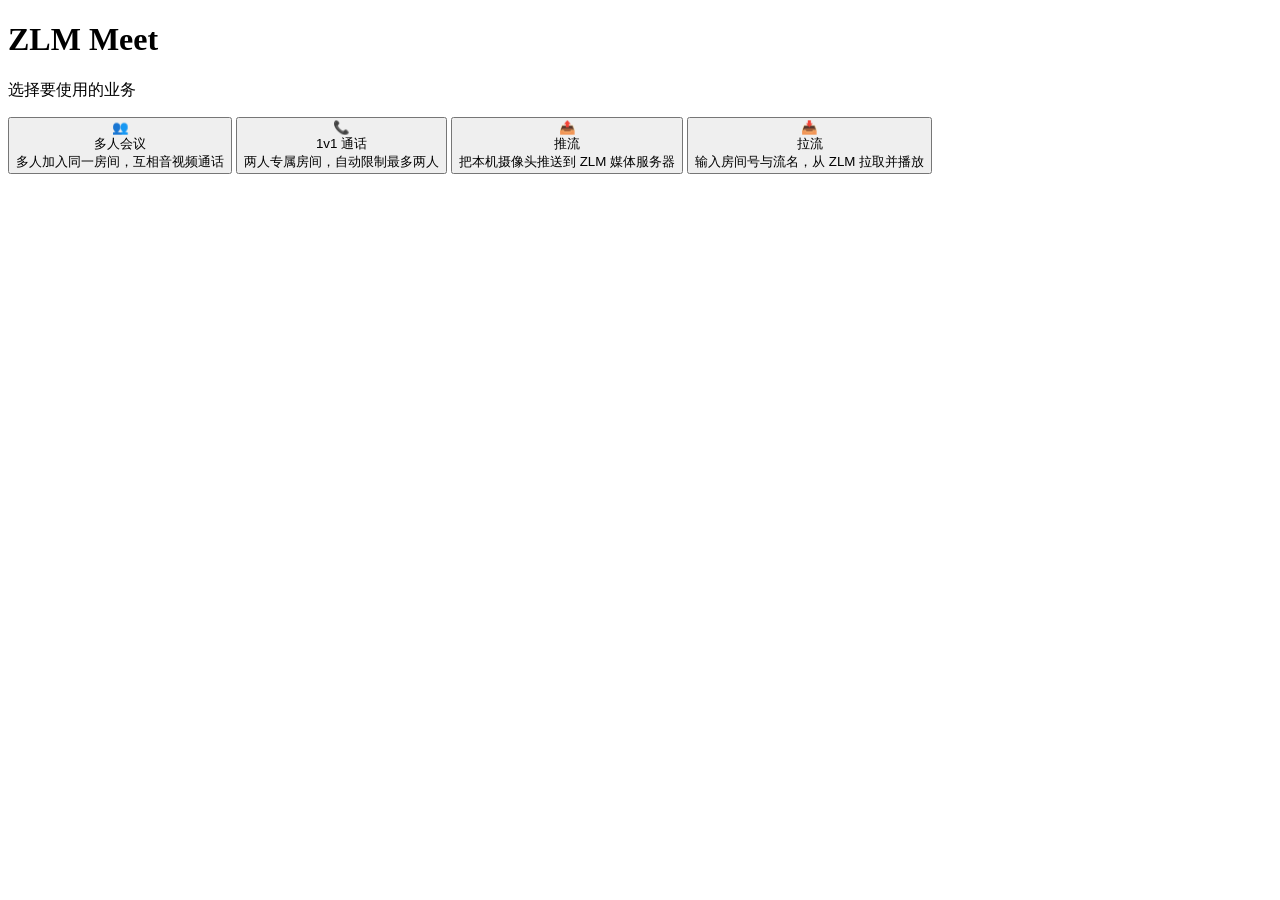
==== frontend/index.html @ a1ef9bbd "增加推流和拉流的房间名称配置" ====
<!DOCTYPE html>
<html lang="zh-CN">
<head>
  <meta charset="UTF-8" />
  <meta name="viewport" content="width=device-width, initial-scale=1.0" />
  <title>ZLM Meet · 业务选择</title>
  <link rel="stylesheet" href="css/style.css" />
</head>
<body class="home-page">
  <main class="home-wrap">
    <header class="home-header">
      <h1>ZLM Meet</h1>
      <p class="subtitle">选择要使用的业务</p>
    </header>

    <section class="home-grid">
      <button class="home-card" data-biz="meeting">
        <div class="card-icon">👥</div>
        <div class="card-title">多人会议</div>
        <div class="card-desc">多人加入同一房间，互相音视频通话</div>
      </button>
      <button class="home-card" data-biz="call">
        <div class="card-icon">📞</div>
        <div class="card-title">1v1 通话</div>
        <div class="card-desc">两人专属房间，自动限制最多两人</div>
      </button>
      <button class="home-card" data-biz="push">
        <div class="card-icon">📤</div>
        <div class="card-title">推流</div>
        <div class="card-desc">把本机摄像头推送到 ZLM 媒体服务器</div>
      </button>
      <button class="home-card" data-biz="play">
        <div class="card-icon">📥</div>
        <div class="card-title">拉流</div>
        <div class="card-desc">输入房间号与流名，从 ZLM 拉取并播放</div>
      </button>
    </section>

    <dialog id="formDialog" class="home-dialog">
      <form id="bizForm" autocomplete="off">
        <h2 id="formTitle">加入</h2>
        <div class="form-row" data-field="nickname">
          <label>
            <span>昵称</span>
            <input id="nickname" type="text" maxlength="32" placeholder="比如 Alice" />
          </label>
        </div>
        <div class="form-row" data-field="room">
          <label>
            <span id="roomLabel">房间号</span>
            <input id="room" type="text" maxlength="64" placeholder="比如 1001" />
          </label>
        </div>
        <div class="form-row" data-field="stream">
          <label>
            <span>流名（仅字母数字、_-.）</span>
            <input id="streamId" type="text" maxlength="128" placeholder="比如 demo_001" />
          </label>
        </div>
        <div class="form-actions">
          <button type="button" id="formCancel" class="ghost">取消</button>
          <button type="submit" class="primary">进入</button>
        </div>
      </form>
    </dialog>
  </main>

  <script>
    (function () {
      const dialog = document.getElementById('formDialog');
      const form = document.getElementById('bizForm');
      const title = document.getElementById('formTitle');
      const roomLabel = document.getElementById('roomLabel');
      const fields = {
        nickname: form.querySelector('[data-field="nickname"]'),
        room: form.querySelector('[data-field="room"]'),
        stream: form.querySelector('[data-field="stream"]'),
      };
      const inputs = {
        nickname: document.getElementById('nickname'),
        room: document.getElementById('room'),
        stream: document.getElementById('streamId'),
      };

      const SAVED_NAME = sessionStorage.getItem('zlm.nickname') || '';
      if (SAVED_NAME) inputs.nickname.value = SAVED_NAME;
      const SAVED_ROOM = sessionStorage.getItem('zlm.room') || '';
      if (SAVED_ROOM) inputs.room.value = SAVED_ROOM;

      let currentBiz = null;

      function showFields(map) {
        for (const key of Object.keys(fields)) {
          fields[key].style.display = map[key] ? '' : 'none';
          inputs[key].required = !!map[key];
        }
      }

      function openBiz(biz) {
        currentBiz = biz;
        switch (biz) {
          case 'meeting':
            title.textContent = '加入多人会议';
            roomLabel.textContent = '房间号';
            showFields({ nickname: true, room: true, stream: false });
            inputs.room.placeholder = '比如 1001';
            break;
          case 'call':
            title.textContent = '加入 1v1 通话';
            roomLabel.textContent = '通话编号';
            showFields({ nickname: true, room: true, stream: false });
            inputs.room.placeholder = '比如 alice-bob';
            break;
          case 'push':
            title.textContent = '推流';
            roomLabel.textContent = '房间号';
            showFields({ nickname: false, room: true, stream: true });
            inputs.room.placeholder = '比如 live';
            if (!inputs.stream.value) inputs.stream.value = 'pub_' + Date.now();
            break;
          case 'play':
            title.textContent = '拉流';
            roomLabel.textContent = '房间号';
            showFields({ nickname: false, room: true, stream: true });
            inputs.room.placeholder = '比如 live';
            break;
        }
        if (typeof dialog.showModal === 'function') {
          dialog.showModal();
        } else {
          dialog.setAttribute('open', '');
        }
      }

      document.querySelectorAll('.home-card').forEach((btn) => {
        btn.addEventListener('click', () => openBiz(btn.dataset.biz));
      });
      document.getElementById('formCancel').addEventListener('click', () => {
        dialog.close();
      });

      form.addEventListener('submit', (e) => {
        e.preventDefault();
        const nickname = inputs.nickname.value.trim();
        const room = inputs.room.value.trim();
        const stream = inputs.stream.value.trim();

        if (currentBiz === 'meeting' || currentBiz === 'call') {
          if (!nickname || !room) return;
          sessionStorage.setItem('zlm.nickname', nickname);
          sessionStorage.setItem('zlm.room', room);
          location.href = currentBiz === 'meeting' ? 'meeting.html' : 'call.html';
        } else if (currentBiz === 'push' || currentBiz === 'play') {
          if (!room) return;
          if (!isSafeStream(stream)) {
            alert('流名只能包含字母、数字、下划线、连字符或点');
            return;
          }
          sessionStorage.setItem('zlm.room', room);
          sessionStorage.setItem('zlm.streamId', stream);
          location.href = currentBiz === 'push' ? 'push.html' : 'play.html';
        }
      });

      function isSafeStream(s) {
        return /^[A-Za-z0-9_.\-]{1,128}$/.test(s);
      }

      // Allow ?biz=xxx deep-link.
      const params = new URLSearchParams(location.search);
      const biz = params.get('biz');
      if (biz && ['meeting', 'call', 'push', 'play'].includes(biz)) {
        openBiz(biz);
      }
    })();
  </script>
</body>
</html>
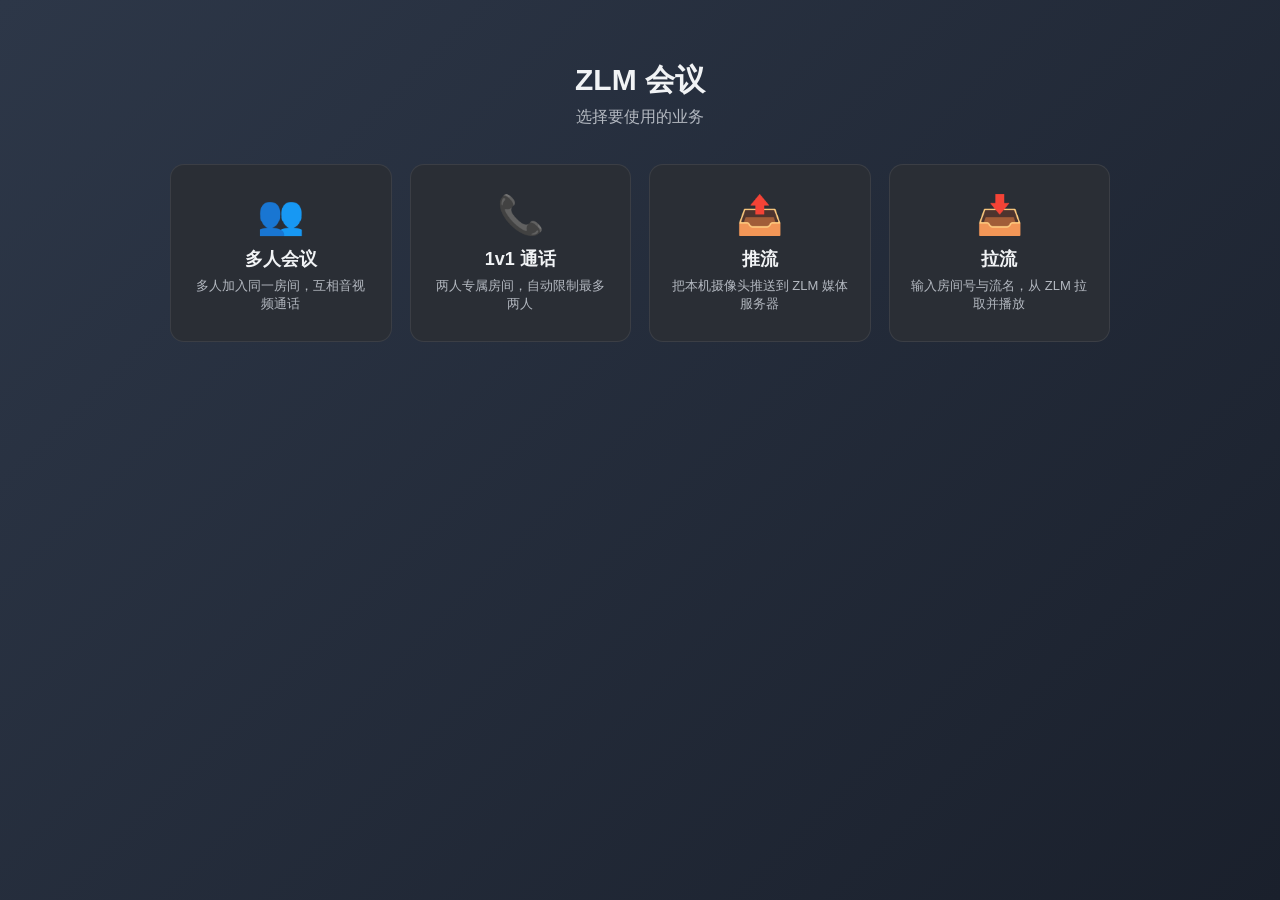
==== commit cf74ba6c: "增加录制后的客户端界面推送功能" ====
--- a/frontend/index.html
+++ b/frontend/index.html
@@ -3,13 +3,13 @@
 <head>
   <meta charset="UTF-8" />
   <meta name="viewport" content="width=device-width, initial-scale=1.0" />
-  <title>ZLM Meet · 业务选择</title>
+  <title>ZLM 会议 · 业务选择</title>
   <link rel="stylesheet" href="css/style.css" />
 </head>
 <body class="home-page">
   <main class="home-wrap">
     <header class="home-header">
-      <h1>ZLM Meet</h1>
+      <h1>ZLM 会议</h1>
       <p class="subtitle">选择要使用的业务</p>
     </header>
 
--- a/frontend/css/style.css
+++ b/frontend/css/style.css
@@ -0,0 +1,526 @@
+:root {
+  color-scheme: light dark;
+  --bg: #1c1f24;
+  --panel: #2a2e35;
+  --panel-2: #353a43;
+  --text: #f1f3f5;
+  --muted: #b3b8c0;
+  --accent: #4f8cff;
+  --danger: #e0455b;
+  --success: #2ecc71;
+  --border: rgba(255, 255, 255, 0.08);
+}
+
+* { box-sizing: border-box; }
+html, body { height: 100%; margin: 0; }
+body {
+  font-family: -apple-system, BlinkMacSystemFont, "Segoe UI", Roboto, "PingFang SC", "Microsoft YaHei", sans-serif;
+  color: var(--text);
+  background: var(--bg);
+}
+button { font-family: inherit; cursor: pointer; }
+input { font-family: inherit; }
+
+/* ============ Join page ============ */
+.join-page {
+  display: flex;
+  align-items: center;
+  justify-content: center;
+  min-height: 100vh;
+  background: linear-gradient(135deg, #2d3748, #1a202c);
+}
+.join-card {
+  background: var(--panel);
+  padding: 40px;
+  border-radius: 14px;
+  width: min(420px, 92vw);
+  box-shadow: 0 20px 60px rgba(0,0,0,0.4);
+  border: 1px solid var(--border);
+}
+.join-card h1 { margin: 0 0 6px; font-size: 26px; }
+.join-card .subtitle { color: var(--muted); margin: 0 0 22px; font-size: 14px; }
+.join-card label { display: block; margin-bottom: 14px; }
+.join-card label span { display: block; margin-bottom: 6px; font-size: 13px; color: var(--muted); }
+.join-card input {
+  width: 100%;
+  padding: 10px 12px;
+  border-radius: 8px;
+  border: 1px solid var(--border);
+  background: var(--panel-2);
+  color: var(--text);
+  font-size: 15px;
+}
+.join-card input:focus { outline: 2px solid var(--accent); border-color: transparent; }
+.join-card .hint { font-size: 12px; color: var(--muted); margin-top: 12px; }
+
+.primary {
+  width: 100%;
+  background: var(--accent);
+  color: white;
+  border: none;
+  padding: 11px 14px;
+  border-radius: 8px;
+  font-size: 15px;
+  font-weight: 500;
+  margin-top: 6px;
+}
+.primary:hover { background: #3a78ec; }
+
+/* ============ Meeting page ============ */
+.meeting-page {
+  display: flex;
+  flex-direction: column;
+  height: 100vh;
+}
+.topbar {
+  flex: 0 0 auto;
+  padding: 10px 18px;
+  display: flex;
+  justify-content: space-between;
+  align-items: center;
+  background: var(--panel);
+  border-bottom: 1px solid var(--border);
+  font-size: 14px;
+}
+.topbar span { font-weight: 600; }
+
+.stage {
+  flex: 1 1 auto;
+  display: flex;
+  min-height: 0;
+}
+
+.video-grid {
+  flex: 1 1 auto;
+  padding: 14px;
+  display: grid;
+  gap: 12px;
+  align-content: center;
+  justify-content: center;
+  grid-template-columns: repeat(auto-fit, minmax(280px, 1fr));
+  background: #14171b;
+  overflow: auto;
+}
+
+.video-tile {
+  position: relative;
+  background: #000;
+  border-radius: 10px;
+  overflow: hidden;
+  aspect-ratio: 16 / 9;
+  border: 1px solid var(--border);
+  display: flex;
+  align-items: center;
+  justify-content: center;
+}
+.video-tile video {
+  width: 100%;
+  height: 100%;
+  object-fit: cover;
+  background: #000;
+}
+.video-tile .name-tag {
+  position: absolute;
+  left: 8px;
+  bottom: 8px;
+  background: rgba(0,0,0,0.55);
+  padding: 4px 10px;
+  font-size: 12px;
+  border-radius: 6px;
+  display: flex;
+  gap: 6px;
+  align-items: center;
+}
+.video-tile .badges {
+  position: absolute;
+  right: 8px;
+  top: 8px;
+  display: flex;
+  gap: 6px;
+}
+.video-tile .badge {
+  background: rgba(0,0,0,0.6);
+  padding: 4px 6px;
+  border-radius: 4px;
+  font-size: 12px;
+}
+.video-tile.no-video::before {
+  content: attr(data-fallback);
+  position: absolute;
+  inset: 0;
+  display: flex;
+  align-items: center;
+  justify-content: center;
+  font-size: 38px;
+  color: #6c757d;
+  background: #2a2e35;
+}
+.video-tile.no-video video { visibility: hidden; }
+.video-tile.is-self .name-tag { background: rgba(79, 140, 255, 0.85); }
+.video-tile.is-screen { border: 2px solid var(--accent); }
+
+.chat-panel {
+  flex: 0 0 320px;
+  display: flex;
+  flex-direction: column;
+  background: var(--panel);
+  border-left: 1px solid var(--border);
+  min-height: 0;
+}
+.chat-panel.hidden { display: none; }
+.chat-header {
+  padding: 10px 14px;
+  display: flex;
+  justify-content: space-between;
+  align-items: center;
+  border-bottom: 1px solid var(--border);
+  font-weight: 600;
+}
+.icon-btn {
+  background: transparent;
+  border: none;
+  color: var(--text);
+  font-size: 20px;
+  width: 28px;
+  height: 28px;
+  line-height: 1;
+  border-radius: 4px;
+}
+.icon-btn:hover { background: var(--panel-2); }
+.chat-log {
+  flex: 1 1 auto;
+  overflow-y: auto;
+  padding: 10px 14px;
+  font-size: 14px;
+  display: flex;
+  flex-direction: column;
+  gap: 10px;
+}
+.chat-msg { line-height: 1.4; }
+.chat-msg .meta {
+  font-size: 12px;
+  color: var(--muted);
+  margin-bottom: 2px;
+}
+.chat-msg.me .meta { color: var(--accent); }
+.chat-form {
+  display: flex;
+  gap: 8px;
+  padding: 10px;
+  border-top: 1px solid var(--border);
+}
+.chat-form input {
+  flex: 1 1 auto;
+  padding: 8px 10px;
+  border-radius: 6px;
+  border: 1px solid var(--border);
+  background: var(--panel-2);
+  color: var(--text);
+}
+.chat-form button { padding: 8px 14px; width: auto; margin: 0; }
+
+.toolbar {
+  flex: 0 0 auto;
+  padding: 10px;
+  display: flex;
+  gap: 10px;
+  justify-content: center;
+  background: var(--panel);
+  border-top: 1px solid var(--border);
+}
+.toolbar-btn {
+  background: var(--panel-2);
+  color: var(--text);
+  border: 1px solid var(--border);
+  padding: 8px 14px;
+  border-radius: 999px;
+  display: flex;
+  align-items: center;
+  gap: 6px;
+  font-size: 14px;
+}
+.toolbar-btn .label { font-size: 13px; }
+.toolbar-btn:hover { background: #404552; }
+.toolbar-btn.off {
+  background: #4a2730;
+  border-color: var(--danger);
+}
+.toolbar-btn.active {
+  background: rgba(79,140,255,0.15);
+  border-color: var(--accent);
+}
+.toolbar-btn.danger {
+  background: var(--danger);
+  border-color: var(--danger);
+}
+.toolbar-btn.danger:hover { background: #c93849; }
+
+.status-bar {
+  position: fixed;
+  top: 16px;
+  left: 50%;
+  transform: translateX(-50%);
+  background: rgba(0,0,0,0.78);
+  color: white;
+  padding: 8px 14px;
+  border-radius: 6px;
+  font-size: 13px;
+  z-index: 100;
+  max-width: 80vw;
+}
+.status-bar.hidden { display: none; }
+.status-bar.error { background: var(--danger); }
+
+@media (max-width: 720px) {
+  .chat-panel { position: absolute; right: 0; top: 50px; bottom: 60px; width: 80vw; }
+  .toolbar-btn .label { display: none; }
+}
+
+/* ============ Home (business picker) ============ */
+.home-page {
+  background: linear-gradient(135deg, #2d3748, #1a202c);
+  min-height: 100vh;
+}
+.home-wrap {
+  max-width: 980px;
+  margin: 0 auto;
+  padding: 60px 20px;
+}
+.home-header {
+  text-align: center;
+  margin-bottom: 36px;
+}
+.home-header h1 { margin: 0 0 6px; font-size: 30px; }
+.home-header .subtitle { color: var(--muted); margin: 0; }
+
+.home-grid {
+  display: grid;
+  grid-template-columns: repeat(auto-fit, minmax(220px, 1fr));
+  gap: 18px;
+}
+.home-card {
+  background: var(--panel);
+  border: 1px solid var(--border);
+  border-radius: 14px;
+  padding: 28px 20px;
+  color: var(--text);
+  display: flex;
+  flex-direction: column;
+  align-items: center;
+  text-align: center;
+  cursor: pointer;
+  transition: transform .15s ease, border-color .15s ease, background .15s ease;
+}
+.home-card:hover {
+  transform: translateY(-2px);
+  border-color: var(--accent);
+  background: var(--panel-2);
+}
+.home-card .card-icon { font-size: 38px; margin-bottom: 10px; }
+.home-card .card-title { font-size: 18px; font-weight: 600; margin-bottom: 6px; }
+.home-card .card-desc { font-size: 13px; color: var(--muted); }
+
+.home-dialog {
+  border: 1px solid var(--border);
+  background: var(--panel);
+  color: var(--text);
+  border-radius: 12px;
+  padding: 24px;
+  width: min(420px, 92vw);
+  box-shadow: 0 20px 60px rgba(0,0,0,0.45);
+}
+.home-dialog::backdrop { background: rgba(0,0,0,0.45); }
+.home-dialog h2 { margin: 0 0 16px; font-size: 20px; }
+.home-dialog .form-row { margin-bottom: 12px; }
+.home-dialog label span { display: block; margin-bottom: 6px; font-size: 13px; color: var(--muted); }
+.home-dialog input {
+  width: 100%;
+  padding: 9px 11px;
+  border-radius: 8px;
+  border: 1px solid var(--border);
+  background: var(--panel-2);
+  color: var(--text);
+  font-size: 14px;
+}
+.home-dialog input:focus { outline: 2px solid var(--accent); border-color: transparent; }
+.home-dialog .form-actions {
+  display: flex;
+  justify-content: flex-end;
+  gap: 10px;
+  margin-top: 10px;
+}
+.home-dialog .ghost {
+  background: transparent;
+  color: var(--muted);
+  border: 1px solid var(--border);
+  padding: 8px 14px;
+  border-radius: 8px;
+}
+.home-dialog .primary { width: auto; margin: 0; }
+
+/* ============ Recording indicator ============ */
+.video-tile .rec-indicator,
+.solo-tile .rec-indicator {
+  position: absolute;
+  top: 8px;
+  left: 8px;
+  background: rgba(0,0,0,0.65);
+  color: #fff;
+  font-size: 12px;
+  padding: 3px 8px;
+  border-radius: 4px;
+  display: flex;
+  align-items: center;
+  gap: 6px;
+  z-index: 2;
+}
+.video-tile .rec-indicator.hidden,
+.solo-tile .rec-indicator.hidden { display: none; }
+.rec-dot {
+  width: 8px;
+  height: 8px;
+  border-radius: 50%;
+  background: var(--danger);
+  animation: rec-blink 1s infinite;
+}
+@keyframes rec-blink {
+  0%, 100% { opacity: 1; }
+  50% { opacity: 0.3; }
+}
+
+.toolbar-btn.recording {
+  background: var(--danger);
+  border-color: var(--danger);
+  color: #fff;
+}
+
+/* ============ Call (1v1) layout ============ */
+.call-layout .video-grid {
+  position: relative;
+  display: block;
+  padding: 0;
+}
+.call-layout .video-grid .video-tile {
+  position: absolute;
+  inset: 0;
+  border-radius: 0;
+  aspect-ratio: auto;
+  border: none;
+}
+.call-layout .video-grid .video-tile.is-self {
+  position: absolute;
+  inset: auto 16px 16px auto;
+  width: 240px;
+  height: 160px;
+  border-radius: 10px;
+  border: 1px solid var(--border);
+  box-shadow: 0 6px 20px rgba(0,0,0,0.5);
+  z-index: 2;
+  aspect-ratio: 3 / 2;
+}
+
+/* ============ Solo (push / play) ============ */
+.solo-page {
+  display: flex;
+  flex-direction: column;
+  height: 100vh;
+}
+.solo-stage {
+  flex: 1 1 auto;
+  display: flex;
+  gap: 16px;
+  padding: 16px;
+  background: #14171b;
+  overflow: auto;
+  min-height: 0;
+}
+.solo-tile {
+  flex: 1 1 auto;
+  position: relative;
+  background: #000;
+  border-radius: 12px;
+  overflow: hidden;
+  display: flex;
+  align-items: center;
+  justify-content: center;
+  min-height: 240px;
+}
+.solo-tile video {
+  width: 100%;
+  height: 100%;
+  object-fit: contain;
+  background: #000;
+}
+.solo-info {
+  flex: 0 0 280px;
+  background: var(--panel);
+  border-radius: 12px;
+  padding: 16px 18px;
+  font-size: 14px;
+  display: flex;
+  flex-direction: column;
+  gap: 10px;
+}
+.solo-info .hint { color: var(--muted); font-size: 12px; margin-top: 6px; }
+@media (max-width: 720px) {
+  .solo-stage { flex-direction: column; }
+  .solo-info { flex: 0 0 auto; }
+}
+
+/* ============ Recording preview overlay ============ */
+.preview-overlay {
+  position: fixed;
+  inset: 0;
+  background: rgba(0,0,0,0.7);
+  display: flex;
+  align-items: center;
+  justify-content: center;
+  z-index: 200;
+  padding: 16px;
+}
+.preview-overlay.hidden { display: none; }
+.preview-box {
+  background: var(--panel);
+  border-radius: 12px;
+  overflow: hidden;
+  width: min(640px, 100vw - 32px);
+  box-shadow: 0 16px 60px rgba(0,0,0,0.6);
+}
+.preview-header {
+  display: flex;
+  align-items: center;
+  justify-content: space-between;
+  padding: 12px 16px;
+  font-size: 14px;
+  font-weight: 600;
+  border-bottom: 1px solid var(--border);
+}
+.preview-close {
+  background: none;
+  border: none;
+  color: var(--muted);
+  font-size: 22px;
+  cursor: pointer;
+  padding: 0 4px;
+  line-height: 1;
+}
+.preview-close:hover { color: var(--text); }
+.preview-video {
+  display: block;
+  width: 100%;
+  background: #000;
+  max-height: 70vh;
+}
+.preview-actions {
+  display: flex;
+  justify-content: flex-end;
+  gap: 10px;
+  padding: 12px 16px;
+}
+.preview-actions .toolbar-btn {
+  font-size: 13px;
+  padding: 6px 14px;
+  border-radius: 8px;
+  min-width: 0;
+  height: auto;
+}
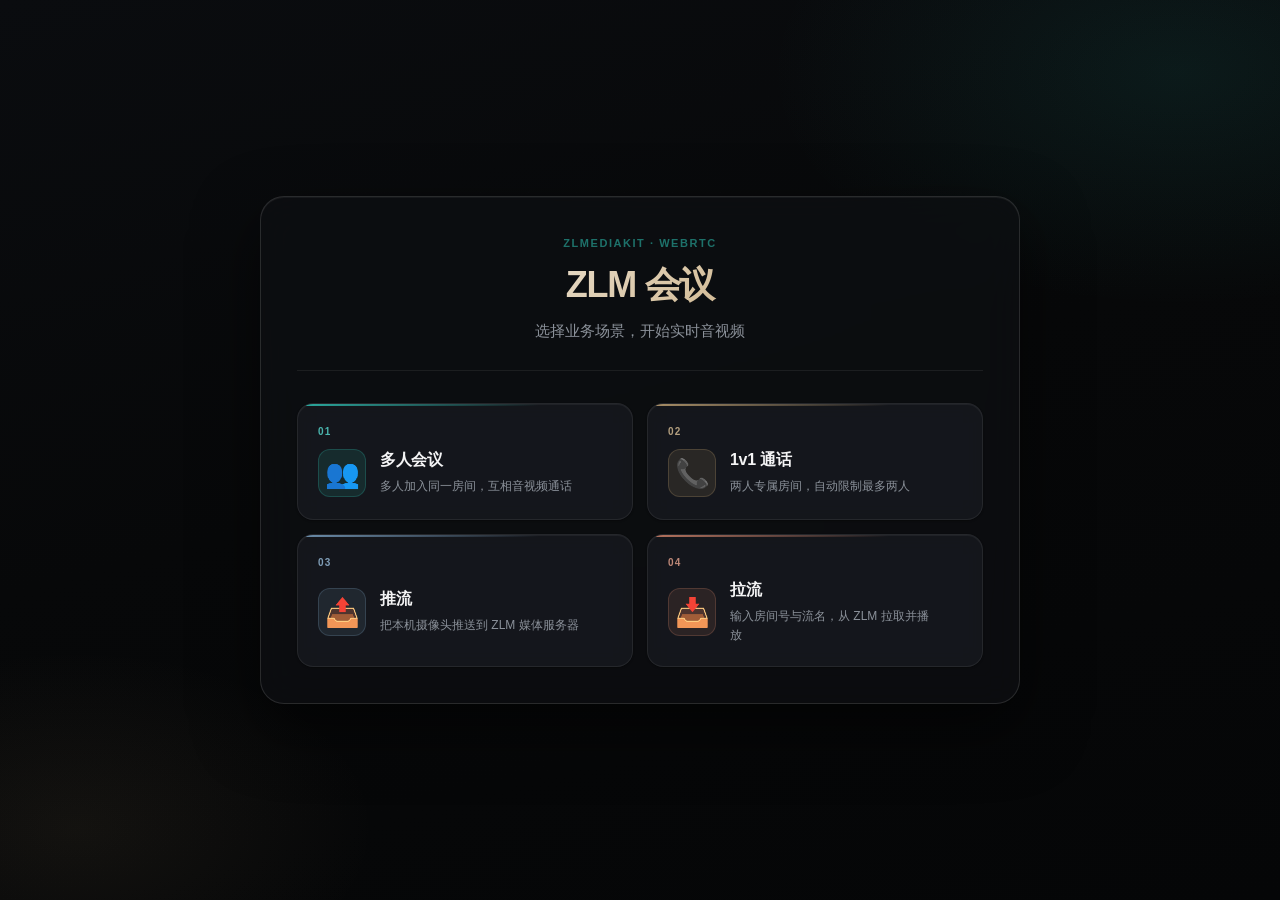
==== commit 944ba1bb: "增加异常场景处理机制" ====
--- a/frontend/index.html
+++ b/frontend/index.html
@@ -8,33 +8,52 @@
 </head>
 <body class="home-page">
   <main class="home-wrap">
-    <header class="home-header">
-      <h1>ZLM 会议</h1>
-      <p class="subtitle">选择要使用的业务</p>
-    </header>
-
-    <section class="home-grid">
-      <button class="home-card" data-biz="meeting">
-        <div class="card-icon">👥</div>
-        <div class="card-title">多人会议</div>
-        <div class="card-desc">多人加入同一房间，互相音视频通话</div>
-      </button>
-      <button class="home-card" data-biz="call">
-        <div class="card-icon">📞</div>
-        <div class="card-title">1v1 通话</div>
-        <div class="card-desc">两人专属房间，自动限制最多两人</div>
-      </button>
-      <button class="home-card" data-biz="push">
-        <div class="card-icon">📤</div>
-        <div class="card-title">推流</div>
-        <div class="card-desc">把本机摄像头推送到 ZLM 媒体服务器</div>
-      </button>
-      <button class="home-card" data-biz="play">
-        <div class="card-icon">📥</div>
-        <div class="card-title">拉流</div>
-        <div class="card-desc">输入房间号与流名，从 ZLM 拉取并播放</div>
-      </button>
-    </section>
+    <div class="home-shell">
+      <header class="home-header">
+        <p class="home-eyebrow">ZLMediaKit · WebRTC</p>
+        <h1>ZLM 会议</h1>
+        <p class="subtitle">选择业务场景，开始实时音视频</p>
+      </header>
+
+      <section class="home-grid">
+        <button class="home-card" data-biz="meeting">
+          <span class="card-tag">01</span>
+          <div class="card-icon" aria-hidden="true">👥</div>
+          <div class="card-body">
+            <div class="card-title">多人会议</div>
+            <div class="card-desc">多人加入同一房间，互相音视频通话</div>
+          </div>
+          <span class="card-arrow" aria-hidden="true">→</span>
+        </button>
+        <button class="home-card" data-biz="call">
+          <span class="card-tag">02</span>
+          <div class="card-icon" aria-hidden="true">📞</div>
+          <div class="card-body">
+            <div class="card-title">1v1 通话</div>
+            <div class="card-desc">两人专属房间，自动限制最多两人</div>
+          </div>
+          <span class="card-arrow" aria-hidden="true">→</span>
+        </button>
+        <button class="home-card" data-biz="push">
+          <span class="card-tag">03</span>
+          <div class="card-icon" aria-hidden="true">📤</div>
+          <div class="card-body">
+            <div class="card-title">推流</div>
+            <div class="card-desc">把本机摄像头推送到 ZLM 媒体服务器</div>
+          </div>
+          <span class="card-arrow" aria-hidden="true">→</span>
+        </button>
+        <button class="home-card" data-biz="play">
+          <span class="card-tag">04</span>
+          <div class="card-icon" aria-hidden="true">📥</div>
+          <div class="card-body">
+            <div class="card-title">拉流</div>
+            <div class="card-desc">输入房间号与流名，从 ZLM 拉取并播放</div>
+          </div>
+          <span class="card-arrow" aria-hidden="true">→</span>
+        </button>
+      </section>
+    </div>
 
     <dialog id="formDialog" class="home-dialog">
       <form id="bizForm" autocomplete="off">
@@ -65,114 +84,142 @@
     </dialog>
   </main>
 
-  <script>
-    (function () {
-      const dialog = document.getElementById('formDialog');
-      const form = document.getElementById('bizForm');
-      const title = document.getElementById('formTitle');
-      const roomLabel = document.getElementById('roomLabel');
-      const fields = {
-        nickname: form.querySelector('[data-field="nickname"]'),
-        room: form.querySelector('[data-field="room"]'),
-        stream: form.querySelector('[data-field="stream"]'),
-      };
-      const inputs = {
-        nickname: document.getElementById('nickname'),
-        room: document.getElementById('room'),
-        stream: document.getElementById('streamId'),
-      };
-
-      const SAVED_NAME = sessionStorage.getItem('zlm.nickname') || '';
-      if (SAVED_NAME) inputs.nickname.value = SAVED_NAME;
-      const SAVED_ROOM = sessionStorage.getItem('zlm.room') || '';
-      if (SAVED_ROOM) inputs.room.value = SAVED_ROOM;
-
-      let currentBiz = null;
-
-      function showFields(map) {
-        for (const key of Object.keys(fields)) {
-          fields[key].style.display = map[key] ? '' : 'none';
-          inputs[key].required = !!map[key];
+  <script type="module">
+    import { showAppAlert } from './js/ui-alert.js';
+
+    const dialog = document.getElementById('formDialog');
+    const form = document.getElementById('bizForm');
+    const title = document.getElementById('formTitle');
+    const roomLabel = document.getElementById('roomLabel');
+    const fields = {
+      nickname: form.querySelector('[data-field="nickname"]'),
+      room: form.querySelector('[data-field="room"]'),
+      stream: form.querySelector('[data-field="stream"]'),
+    };
+    const inputs = {
+      nickname: document.getElementById('nickname'),
+      room: document.getElementById('room'),
+      stream: document.getElementById('streamId'),
+    };
+
+    const SAVED_NAME = sessionStorage.getItem('zlm.nickname') || '';
+    if (SAVED_NAME) inputs.nickname.value = SAVED_NAME;
+    const SAVED_ROOM = sessionStorage.getItem('zlm.room') || '';
+    if (SAVED_ROOM) inputs.room.value = SAVED_ROOM;
+
+    let currentBiz = null;
+
+    function showFields(map) {
+      for (const key of Object.keys(fields)) {
+        fields[key].style.display = map[key] ? '' : 'none';
+        inputs[key].required = !!map[key];
+      }
+    }
+
+    function openBiz(biz) {
+      currentBiz = biz;
+      switch (biz) {
+        case 'meeting':
+          title.textContent = '加入多人会议';
+          roomLabel.textContent = '房间号';
+          showFields({ nickname: true, room: true, stream: false });
+          inputs.room.placeholder = '比如 1001';
+          break;
+        case 'call':
+          title.textContent = '加入 1v1 通话';
+          roomLabel.textContent = '通话编号';
+          showFields({ nickname: true, room: true, stream: false });
+          inputs.room.placeholder = '比如 alice-bob';
+          break;
+        case 'push':
+          title.textContent = '推流';
+          roomLabel.textContent = '房间号';
+          showFields({ nickname: false, room: true, stream: true });
+          inputs.room.placeholder = '比如 live';
+          if (!inputs.stream.value) inputs.stream.value = 'pub_' + Date.now();
+          break;
+        case 'play':
+          title.textContent = '拉流';
+          roomLabel.textContent = '房间号';
+          showFields({ nickname: false, room: true, stream: true });
+          inputs.room.placeholder = '比如 live';
+          break;
+      }
+      if (typeof dialog.showModal === 'function') {
+        dialog.showModal();
+      } else {
+        dialog.setAttribute('open', '');
+      }
+    }
+
+    document.querySelectorAll('.home-card').forEach((btn) => {
+      btn.addEventListener('click', () => openBiz(btn.dataset.biz));
+    });
+    document.getElementById('formCancel').addEventListener('click', () => {
+      dialog.close();
+    });
+
+    form.addEventListener('submit', async (e) => {
+      e.preventDefault();
+      const nickname = inputs.nickname.value.trim();
+      const room = inputs.room.value.trim();
+      const stream = inputs.stream.value.trim();
+
+      if (currentBiz === 'meeting' || currentBiz === 'call') {
+        if (!nickname || !room) return;
+      } else if (currentBiz === 'push' || currentBiz === 'play') {
+        if (!room) return;
+        if (!isSafeStream(stream)) {
+          await showAppAlert('流名只能包含字母、数字、下划线、连字符或点', { title: '格式错误' });
+          return;
         }
       }
 
-      function openBiz(biz) {
-        currentBiz = biz;
-        switch (biz) {
-          case 'meeting':
-            title.textContent = '加入多人会议';
-            roomLabel.textContent = '房间号';
-            showFields({ nickname: true, room: true, stream: false });
-            inputs.room.placeholder = '比如 1001';
-            break;
-          case 'call':
-            title.textContent = '加入 1v1 通话';
-            roomLabel.textContent = '通话编号';
-            showFields({ nickname: true, room: true, stream: false });
-            inputs.room.placeholder = '比如 alice-bob';
-            break;
-          case 'push':
-            title.textContent = '推流';
-            roomLabel.textContent = '房间号';
-            showFields({ nickname: false, room: true, stream: true });
-            inputs.room.placeholder = '比如 live';
-            if (!inputs.stream.value) inputs.stream.value = 'pub_' + Date.now();
-            break;
-          case 'play':
-            title.textContent = '拉流';
-            roomLabel.textContent = '房间号';
-            showFields({ nickname: false, room: true, stream: true });
-            inputs.room.placeholder = '比如 live';
-            break;
+      const submitBtn = form.querySelector('button[type="submit"]');
+      submitBtn.disabled = true;
+      try {
+        const resp = await fetch('/api/entry-check', {
+          method: 'POST',
+          headers: { 'Content-Type': 'application/json' },
+          body: JSON.stringify({
+            biz: currentBiz,
+            room,
+            nickname: nickname || undefined,
+            streamId: stream || undefined,
+          }),
+        });
+        const data = await resp.json().catch(() => ({}));
+        if (!resp.ok || !data.ok) {
+          await showAppAlert(data.message || '无法进入，请稍后重试', { title: '无法进入' });
+          return;
         }
-        if (typeof dialog.showModal === 'function') {
-          dialog.showModal();
-        } else {
-          dialog.setAttribute('open', '');
-        }
-      }
-
-      document.querySelectorAll('.home-card').forEach((btn) => {
-        btn.addEventListener('click', () => openBiz(btn.dataset.biz));
-      });
-      document.getElementById('formCancel').addEventListener('click', () => {
-        dialog.close();
-      });
-
-      form.addEventListener('submit', (e) => {
-        e.preventDefault();
-        const nickname = inputs.nickname.value.trim();
-        const room = inputs.room.value.trim();
-        const stream = inputs.stream.value.trim();
-
-        if (currentBiz === 'meeting' || currentBiz === 'call') {
-          if (!nickname || !room) return;
-          sessionStorage.setItem('zlm.nickname', nickname);
-          sessionStorage.setItem('zlm.room', room);
-          location.href = currentBiz === 'meeting' ? 'meeting.html' : 'call.html';
-        } else if (currentBiz === 'push' || currentBiz === 'play') {
-          if (!room) return;
-          if (!isSafeStream(stream)) {
-            alert('流名只能包含字母、数字、下划线、连字符或点');
-            return;
-          }
-          sessionStorage.setItem('zlm.room', room);
-          sessionStorage.setItem('zlm.streamId', stream);
-          location.href = currentBiz === 'push' ? 'push.html' : 'play.html';
-        }
-      });
-
-      function isSafeStream(s) {
-        return /^[A-Za-z0-9_.\-]{1,128}$/.test(s);
-      }
-
-      // Allow ?biz=xxx deep-link.
-      const params = new URLSearchParams(location.search);
-      const biz = params.get('biz');
-      if (biz && ['meeting', 'call', 'push', 'play'].includes(biz)) {
-        openBiz(biz);
-      }
-    })();
+      } catch (_) {
+        await showAppAlert('无法连接信令服务，请确认服务已启动', { title: '连接失败' });
+        return;
+      } finally {
+        submitBtn.disabled = false;
+      }
+
+      if (currentBiz === 'meeting' || currentBiz === 'call') {
+        sessionStorage.setItem('zlm.nickname', nickname);
+        sessionStorage.setItem('zlm.room', room);
+        location.href = currentBiz === 'meeting' ? 'meeting.html' : 'call.html';
+      } else if (currentBiz === 'push' || currentBiz === 'play') {
+        sessionStorage.setItem('zlm.room', room);
+        sessionStorage.setItem('zlm.streamId', stream);
+        location.href = currentBiz === 'push' ? 'push.html' : 'play.html';
+      }
+    });
+
+    function isSafeStream(s) {
+      return /^[A-Za-z0-9_.\-]{1,128}$/.test(s);
+    }
+
+    const params = new URLSearchParams(location.search);
+    const biz = params.get('biz');
+    if (biz && ['meeting', 'call', 'push', 'play'].includes(biz)) {
+      openBiz(biz);
+    }
   </script>
 </body>
 </html>
--- a/frontend/css/style.css
+++ b/frontend/css/style.css
@@ -1,22 +1,49 @@
 :root {
-  color-scheme: light dark;
-  --bg: #1c1f24;
-  --panel: #2a2e35;
-  --panel-2: #353a43;
-  --text: #f1f3f5;
-  --muted: #b3b8c0;
-  --accent: #4f8cff;
-  --danger: #e0455b;
-  --success: #2ecc71;
-  --border: rgba(255, 255, 255, 0.08);
+  color-scheme: dark;
+  --bg: #070809;
+  --bg-soft: #0c0e10;
+  --stage-bg: #030304;
+  --panel: rgba(18, 20, 23, 0.82);
+  --panel-solid: #121417;
+  --panel-2: rgba(28, 31, 36, 0.9);
+  --panel-hover: rgba(38, 42, 48, 0.95);
+  --text: #f4f4f5;
+  --text-secondary: #d4d4d8;
+  --muted: #8b919a;
+  --accent: #2ec4b6;
+  --accent-dim: #1f9e93;
+  --accent-glow: rgba(46, 196, 182, 0.28);
+  --accent-soft: rgba(46, 196, 182, 0.1);
+  --accent-muted: rgba(46, 196, 182, 0.55);
+  --warm: #c4a574;
+  --danger: #f05252;
+  --danger-soft: rgba(240, 82, 82, 0.12);
+  --success: #34d399;
+  --border: rgba(255, 255, 255, 0.07);
+  --border-strong: rgba(255, 255, 255, 0.12);
+  --shadow-sm: 0 1px 2px rgba(0, 0, 0, 0.35);
+  --shadow-md: 0 8px 32px rgba(0, 0, 0, 0.45);
+  --shadow-lg: 0 24px 64px rgba(0, 0, 0, 0.55);
+  --shadow-inset: inset 0 1px 0 rgba(255, 255, 255, 0.05);
+  --surface-1: rgba(14, 16, 19, 0.72);
+  --surface-2: rgba(22, 25, 30, 0.88);
+  --surface-3: rgba(32, 36, 42, 0.94);
+  --radius-sm: 8px;
+  --radius-md: 12px;
+  --radius-lg: 16px;
+  --radius-xl: 20px;
+  --blur: blur(20px) saturate(160%);
+  --ease: cubic-bezier(0.22, 1, 0.36, 1);
 }
 
 * { box-sizing: border-box; }
 html, body { height: 100%; margin: 0; }
 body {
-  font-family: -apple-system, BlinkMacSystemFont, "Segoe UI", Roboto, "PingFang SC", "Microsoft YaHei", sans-serif;
+  font-family: "Inter", -apple-system, BlinkMacSystemFont, "Segoe UI", Roboto, "PingFang SC", "Microsoft YaHei", sans-serif;
   color: var(--text);
   background: var(--bg);
+  -webkit-font-smoothing: antialiased;
+  -moz-osx-font-smoothing: grayscale;
 }
 button { font-family: inherit; cursor: pointer; }
 input { font-family: inherit; }
@@ -27,91 +54,123 @@
   align-items: center;
   justify-content: center;
   min-height: 100vh;
-  background: linear-gradient(135deg, #2d3748, #1a202c);
+  background:
+    radial-gradient(ellipse 80% 60% at 85% 10%, rgba(46, 196, 182, 0.07), transparent 55%),
+    radial-gradient(ellipse 60% 50% at 10% 90%, rgba(196, 165, 116, 0.05), transparent 50%),
+    var(--bg);
 }
 .join-card {
   background: var(--panel);
+  backdrop-filter: var(--blur);
+  -webkit-backdrop-filter: var(--blur);
   padding: 40px;
-  border-radius: 14px;
+  border-radius: var(--radius-xl);
   width: min(420px, 92vw);
-  box-shadow: 0 20px 60px rgba(0,0,0,0.4);
-  border: 1px solid var(--border);
-}
-.join-card h1 { margin: 0 0 6px; font-size: 26px; }
+  box-shadow: var(--shadow-lg);
+  border: 1px solid var(--border);
+}
+.join-card h1 { margin: 0 0 6px; font-size: 26px; font-weight: 600; letter-spacing: -0.02em; }
 .join-card .subtitle { color: var(--muted); margin: 0 0 22px; font-size: 14px; }
 .join-card label { display: block; margin-bottom: 14px; }
-.join-card label span { display: block; margin-bottom: 6px; font-size: 13px; color: var(--muted); }
+.join-card label span { display: block; margin-bottom: 6px; font-size: 13px; color: var(--muted); font-weight: 500; }
 .join-card input {
   width: 100%;
-  padding: 10px 12px;
-  border-radius: 8px;
-  border: 1px solid var(--border);
-  background: var(--panel-2);
+  padding: 11px 14px;
+  border-radius: var(--radius-md);
+  border: 1px solid var(--border);
+  background: rgba(0, 0, 0, 0.35);
   color: var(--text);
   font-size: 15px;
-}
-.join-card input:focus { outline: 2px solid var(--accent); border-color: transparent; }
+  transition: border-color 0.2s var(--ease), box-shadow 0.2s var(--ease);
+}
+.join-card input:focus {
+  outline: none;
+  border-color: var(--accent-muted);
+  box-shadow: 0 0 0 3px var(--accent-soft);
+}
 .join-card .hint { font-size: 12px; color: var(--muted); margin-top: 12px; }
 
 .primary {
   width: 100%;
-  background: var(--accent);
-  color: white;
+  background: linear-gradient(135deg, var(--accent) 0%, var(--accent-dim) 100%);
+  color: #042f2e;
   border: none;
-  padding: 11px 14px;
-  border-radius: 8px;
+  padding: 12px 16px;
+  border-radius: var(--radius-md);
   font-size: 15px;
-  font-weight: 500;
+  font-weight: 600;
   margin-top: 6px;
-}
-.primary:hover { background: #3a78ec; }
+  letter-spacing: 0.01em;
+  box-shadow: 0 4px 16px var(--accent-glow);
+  transition: transform 0.2s var(--ease), box-shadow 0.2s var(--ease), filter 0.2s var(--ease);
+}
+.primary:hover {
+  filter: brightness(1.06);
+  box-shadow: 0 6px 24px var(--accent-glow);
+}
+.primary:active { transform: scale(0.98); }
 
 /* ============ Meeting page ============ */
 .meeting-page {
   display: flex;
   flex-direction: column;
   height: 100vh;
+  height: 100dvh;
+  max-height: 100vh;
+  max-height: 100dvh;
+  overflow: hidden;
+  background: var(--stage-bg);
 }
 .topbar {
   flex: 0 0 auto;
-  padding: 10px 18px;
+  flex-shrink: 0;
+  padding: 12px 20px;
   display: flex;
   justify-content: space-between;
   align-items: center;
-  background: var(--panel);
+  background: var(--surface-2);
+  backdrop-filter: var(--blur);
+  -webkit-backdrop-filter: var(--blur);
   border-bottom: 1px solid var(--border);
-  font-size: 14px;
-}
-.topbar span { font-weight: 600; }
+  box-shadow: 0 1px 0 rgba(255, 255, 255, 0.03);
+  font-size: 13px;
+  color: var(--text-secondary);
+}
+.topbar span { font-weight: 600; color: var(--text); letter-spacing: -0.01em; }
 
 .stage {
   flex: 1 1 auto;
   display: flex;
   min-height: 0;
+  overflow: hidden;
 }
 
 .video-grid {
   flex: 1 1 auto;
+  min-height: 0;
   padding: 14px;
   display: grid;
   gap: 12px;
-  align-content: center;
+  align-content: stretch;
   justify-content: center;
-  grid-template-columns: repeat(auto-fit, minmax(280px, 1fr));
-  background: #14171b;
+  grid-template-columns: repeat(auto-fit, minmax(min(280px, 100%), 1fr));
+  grid-auto-rows: minmax(0, 1fr);
+  background: var(--stage-bg);
   overflow: auto;
 }
 
 .video-tile {
   position: relative;
   background: #000;
-  border-radius: 10px;
+  border-radius: var(--radius-md);
   overflow: hidden;
-  aspect-ratio: 16 / 9;
+  min-height: 0;
+  height: 100%;
   border: 1px solid var(--border);
   display: flex;
   align-items: center;
   justify-content: center;
+  box-shadow: var(--shadow-sm);
 }
 .video-tile video {
   width: 100%;
@@ -121,28 +180,35 @@
 }
 .video-tile .name-tag {
   position: absolute;
-  left: 8px;
-  bottom: 8px;
-  background: rgba(0,0,0,0.55);
-  padding: 4px 10px;
+  left: 10px;
+  bottom: 10px;
+  background: rgba(0, 0, 0, 0.62);
+  backdrop-filter: blur(8px);
+  -webkit-backdrop-filter: blur(8px);
+  padding: 5px 11px;
   font-size: 12px;
-  border-radius: 6px;
+  font-weight: 500;
+  border-radius: var(--radius-sm);
   display: flex;
   gap: 6px;
   align-items: center;
+  border: 1px solid rgba(255, 255, 255, 0.06);
 }
 .video-tile .badges {
   position: absolute;
-  right: 8px;
-  top: 8px;
+  right: 10px;
+  top: 10px;
   display: flex;
   gap: 6px;
 }
 .video-tile .badge {
-  background: rgba(0,0,0,0.6);
-  padding: 4px 6px;
-  border-radius: 4px;
+  background: rgba(0, 0, 0, 0.62);
+  backdrop-filter: blur(8px);
+  -webkit-backdrop-filter: blur(8px);
+  padding: 4px 7px;
+  border-radius: 6px;
   font-size: 12px;
+  border: 1px solid rgba(255, 255, 255, 0.06);
 }
 .video-tile.no-video::before {
   content: attr(data-fallback);
@@ -152,209 +218,496 @@
   align-items: center;
   justify-content: center;
   font-size: 38px;
-  color: #6c757d;
-  background: #2a2e35;
+  color: var(--muted);
+  background: linear-gradient(160deg, var(--panel-solid) 0%, var(--bg-soft) 100%);
 }
 .video-tile.no-video video { visibility: hidden; }
-.video-tile.is-self .name-tag { background: rgba(79, 140, 255, 0.85); }
-.video-tile.is-screen { border: 2px solid var(--accent); }
+.video-tile.is-self .name-tag {
+  background: rgba(46, 196, 182, 0.22);
+  border-color: rgba(46, 196, 182, 0.35);
+  color: #ecfdf5;
+}
+.video-tile.is-screen { border: 1px solid var(--accent-muted); box-shadow: 0 0 0 1px var(--accent-soft); }
+
+/* ============ Meeting grid (max 3 cols, 16:9 tiles, focus mode) ============ */
+.meeting-page .video-grid.meeting-grid {
+  grid-template-columns: repeat(3, minmax(0, 1fr));
+  grid-auto-rows: unset;
+  gap: 6px;
+  padding: 8px;
+  overflow: hidden;
+  align-content: center;
+  justify-content: center;
+  justify-items: center;
+  align-items: center;
+}
+
+.meeting-page .video-grid.meeting-grid .video-tile {
+  aspect-ratio: 16 / 9;
+  max-width: 100%;
+  max-height: 100%;
+  min-height: 0;
+  min-width: 0;
+  cursor: pointer;
+  transition: box-shadow 0.2s var(--ease), border-color 0.2s var(--ease);
+}
+
+.meeting-page .video-grid.meeting-grid .video-tile:hover {
+  box-shadow: 0 0 0 2px var(--accent-glow);
+  border-color: var(--accent-muted);
+}
+
+.meeting-page .video-grid.meeting-grid.focus-mode {
+  row-gap: 4px;
+  column-gap: 3px;
+  justify-items: stretch;
+  align-items: start;
+  align-content: start;
+}
+
+.meeting-page .video-grid.meeting-grid.focus-mode .video-tile.is-focused {
+  aspect-ratio: auto;
+  justify-self: end;
+  align-self: start;
+  border-radius: var(--radius-md);
+  cursor: pointer;
+}
+
+.meeting-page .video-grid.meeting-grid.focus-mode .video-tile.is-focused:hover {
+  box-shadow: inset 0 0 0 2px var(--accent-glow);
+}
+
+.meeting-page .video-grid.meeting-grid.focus-mode .video-tile.is-sidebar {
+  aspect-ratio: 16 / 9;
+  width: auto;
+  justify-self: start;
+  align-self: start;
+  border-radius: var(--radius-sm);
+}
+
+.meeting-page .video-grid.meeting-grid.focus-mode .video-tile.is-sidebar video {
+  object-fit: cover;
+}
+
+.meeting-page .video-grid.meeting-grid.focus-mode .video-tile.is-sidebar .name-tag {
+  font-size: 11px;
+  padding: 2px 6px;
+}
+
+.meeting-page .video-grid.meeting-grid.focus-mode .video-tile.is-sidebar .badge {
+  font-size: 10px;
+  padding: 2px 4px;
+}
 
 .chat-panel {
   flex: 0 0 320px;
   display: flex;
   flex-direction: column;
-  background: var(--panel);
+  background: var(--surface-2);
+  backdrop-filter: var(--blur);
+  -webkit-backdrop-filter: var(--blur);
   border-left: 1px solid var(--border);
+  box-shadow: -8px 0 32px rgba(0, 0, 0, 0.25);
   min-height: 0;
 }
 .chat-panel.hidden { display: none; }
 .chat-header {
-  padding: 10px 14px;
+  padding: 14px 16px;
   display: flex;
   justify-content: space-between;
   align-items: center;
   border-bottom: 1px solid var(--border);
   font-weight: 600;
+  font-size: 14px;
+  letter-spacing: -0.01em;
 }
 .icon-btn {
   background: transparent;
   border: none;
-  color: var(--text);
+  color: var(--muted);
   font-size: 20px;
-  width: 28px;
-  height: 28px;
+  width: 32px;
+  height: 32px;
   line-height: 1;
-  border-radius: 4px;
-}
-.icon-btn:hover { background: var(--panel-2); }
+  border-radius: var(--radius-sm);
+  transition: background 0.15s var(--ease), color 0.15s var(--ease);
+}
+.icon-btn:hover { background: var(--panel-2); color: var(--text); }
 .chat-log {
   flex: 1 1 auto;
   overflow-y: auto;
-  padding: 10px 14px;
+  padding: 14px 16px;
   font-size: 14px;
   display: flex;
   flex-direction: column;
-  gap: 10px;
-}
-.chat-msg { line-height: 1.4; }
+  gap: 12px;
+}
+.chat-msg { line-height: 1.5; }
 .chat-msg .meta {
-  font-size: 12px;
+  font-size: 11px;
   color: var(--muted);
-  margin-bottom: 2px;
+  margin-bottom: 3px;
+  font-weight: 500;
+  text-transform: uppercase;
+  letter-spacing: 0.04em;
 }
 .chat-msg.me .meta { color: var(--accent); }
 .chat-form {
   display: flex;
   gap: 8px;
-  padding: 10px;
+  padding: 12px 14px;
   border-top: 1px solid var(--border);
 }
 .chat-form input {
   flex: 1 1 auto;
-  padding: 8px 10px;
-  border-radius: 6px;
-  border: 1px solid var(--border);
-  background: var(--panel-2);
-  color: var(--text);
-}
-.chat-form button { padding: 8px 14px; width: auto; margin: 0; }
+  padding: 10px 12px;
+  border-radius: var(--radius-md);
+  border: 1px solid var(--border);
+  background: rgba(0, 0, 0, 0.35);
+  color: var(--text);
+  transition: border-color 0.2s var(--ease), box-shadow 0.2s var(--ease);
+}
+.chat-form input:focus {
+  outline: none;
+  border-color: var(--accent-muted);
+  box-shadow: 0 0 0 3px var(--accent-soft);
+}
+.chat-form button { padding: 10px 16px; width: auto; margin: 0; }
 
 .toolbar {
   flex: 0 0 auto;
-  padding: 10px;
-  display: flex;
-  gap: 10px;
+  flex-shrink: 0;
+  padding: 12px 16px 16px;
+  display: flex;
+  gap: 8px;
   justify-content: center;
+  flex-wrap: wrap;
+  background: linear-gradient(to top, rgba(7, 8, 9, 0.92) 40%, transparent 100%);
+  border-top: none;
+}
+.toolbar-btn {
+  position: relative;
   background: var(--panel);
-  border-top: 1px solid var(--border);
-}
-.toolbar-btn {
-  background: var(--panel-2);
-  color: var(--text);
-  border: 1px solid var(--border);
-  padding: 8px 14px;
+  backdrop-filter: var(--blur);
+  -webkit-backdrop-filter: var(--blur);
+  color: var(--text-secondary);
+  border: 1px solid var(--border);
+  padding: 9px 16px;
   border-radius: 999px;
   display: flex;
   align-items: center;
-  gap: 6px;
-  font-size: 14px;
+  gap: 7px;
+  font-size: 13px;
+  font-weight: 500;
+  box-shadow: var(--shadow-sm);
+  transition: background 0.2s var(--ease), border-color 0.2s var(--ease), color 0.2s var(--ease), transform 0.15s var(--ease);
+}
+.toolbar-btn.has-unread::after {
+  content: '';
+  position: absolute;
+  top: 4px;
+  right: 6px;
+  width: 7px;
+  height: 7px;
+  border-radius: 50%;
+  background: var(--danger);
+  border: 2px solid var(--panel-solid);
+  pointer-events: none;
 }
 .toolbar-btn .label { font-size: 13px; }
-.toolbar-btn:hover { background: #404552; }
+.toolbar-btn:hover {
+  background: var(--panel-hover);
+  border-color: var(--border-strong);
+  color: var(--text);
+}
+.toolbar-btn:active { transform: scale(0.97); }
 .toolbar-btn.off {
-  background: #4a2730;
-  border-color: var(--danger);
+  background: var(--danger-soft);
+  border-color: rgba(240, 82, 82, 0.35);
+  color: #fecaca;
 }
 .toolbar-btn.active {
-  background: rgba(79,140,255,0.15);
-  border-color: var(--accent);
+  background: var(--accent-soft);
+  border-color: var(--accent-muted);
+  color: #99f6e4;
 }
 .toolbar-btn.danger {
-  background: var(--danger);
-  border-color: var(--danger);
-}
-.toolbar-btn.danger:hover { background: #c93849; }
+  background: rgba(240, 82, 82, 0.18);
+  border-color: rgba(240, 82, 82, 0.45);
+  color: #fecaca;
+}
+.toolbar-btn.danger:hover {
+  background: rgba(240, 82, 82, 0.28);
+  border-color: rgba(240, 82, 82, 0.55);
+}
 
 .status-bar {
   position: fixed;
   top: 16px;
   left: 50%;
   transform: translateX(-50%);
-  background: rgba(0,0,0,0.78);
-  color: white;
-  padding: 8px 14px;
-  border-radius: 6px;
+  background: var(--panel);
+  backdrop-filter: var(--blur);
+  -webkit-backdrop-filter: var(--blur);
+  color: var(--text);
+  padding: 10px 18px;
+  border-radius: 999px;
   font-size: 13px;
+  font-weight: 500;
   z-index: 100;
   max-width: 80vw;
+  border: 1px solid var(--border);
+  box-shadow: var(--shadow-md);
 }
 .status-bar.hidden { display: none; }
-.status-bar.error { background: var(--danger); }
+.status-bar.error {
+  background: rgba(240, 82, 82, 0.15);
+  border-color: rgba(240, 82, 82, 0.4);
+  color: #fecaca;
+}
 
 @media (max-width: 720px) {
-  .chat-panel { position: absolute; right: 0; top: 50px; bottom: 60px; width: 80vw; }
+  .chat-panel {
+    position: absolute;
+    right: 0;
+    top: 50px;
+    bottom: 72px;
+    width: 80vw;
+    border-radius: var(--radius-lg) 0 0 var(--radius-lg);
+    box-shadow: var(--shadow-lg);
+  }
   .toolbar-btn .label { display: none; }
+  .toolbar { padding: 10px 12px 14px; gap: 6px; }
+  .toolbar-btn { padding: 10px 12px; }
 }
 
 /* ============ Home (business picker) ============ */
 .home-page {
-  background: linear-gradient(135deg, #2d3748, #1a202c);
   min-height: 100vh;
+  display: flex;
+  align-items: center;
+  justify-content: center;
+  padding: 32px 20px;
+  background:
+    radial-gradient(ellipse 55% 45% at 92% 8%, rgba(46, 196, 182, 0.09), transparent 58%),
+    radial-gradient(ellipse 45% 38% at 6% 92%, rgba(196, 165, 116, 0.07), transparent 52%),
+    linear-gradient(165deg, #0a0c0f 0%, var(--bg) 48%, #050607 100%);
+}
+.home-page::before {
+  content: '';
+  position: fixed;
+  inset: 0;
+  pointer-events: none;
+  opacity: 0.35;
+  background-image:
+    linear-gradient(rgba(255, 255, 255, 0.025) 1px, transparent 1px),
+    linear-gradient(90deg, rgba(255, 255, 255, 0.025) 1px, transparent 1px);
+  background-size: 48px 48px;
+  mask-image: radial-gradient(ellipse 70% 60% at 50% 45%, black 20%, transparent 100%);
 }
 .home-wrap {
-  max-width: 980px;
-  margin: 0 auto;
-  padding: 60px 20px;
+  width: min(760px, 100%);
+  position: relative;
+  z-index: 1;
+}
+.home-shell {
+  background: var(--surface-1);
+  backdrop-filter: var(--blur);
+  -webkit-backdrop-filter: var(--blur);
+  border: 1px solid var(--border-strong);
+  border-radius: calc(var(--radius-xl) + 4px);
+  padding: 40px 36px 36px;
+  box-shadow: var(--shadow-lg), var(--shadow-inset);
 }
 .home-header {
   text-align: center;
-  margin-bottom: 36px;
-}
-.home-header h1 { margin: 0 0 6px; font-size: 30px; }
-.home-header .subtitle { color: var(--muted); margin: 0; }
+  margin-bottom: 32px;
+  padding-bottom: 28px;
+  border-bottom: 1px solid var(--border);
+}
+.home-eyebrow {
+  margin: 0 0 12px;
+  font-size: 11px;
+  font-weight: 600;
+  letter-spacing: 0.14em;
+  text-transform: uppercase;
+  color: var(--accent-muted);
+}
+.home-header h1 {
+  margin: 0 0 10px;
+  font-size: 36px;
+  font-weight: 600;
+  letter-spacing: -0.035em;
+  background: linear-gradient(135deg, #ffffff 0%, var(--warm) 85%);
+  -webkit-background-clip: text;
+  background-clip: text;
+  color: transparent;
+}
+.home-header .subtitle {
+  color: var(--muted);
+  margin: 0;
+  font-size: 15px;
+  font-weight: 400;
+  line-height: 1.5;
+}
 
 .home-grid {
   display: grid;
-  grid-template-columns: repeat(auto-fit, minmax(220px, 1fr));
-  gap: 18px;
+  grid-template-columns: repeat(2, minmax(0, 1fr));
+  gap: 14px;
 }
 .home-card {
-  background: var(--panel);
-  border: 1px solid var(--border);
-  border-radius: 14px;
-  padding: 28px 20px;
-  color: var(--text);
-  display: flex;
-  flex-direction: column;
-  align-items: center;
-  text-align: center;
+  --card-accent: var(--accent);
+  position: relative;
+  background: var(--surface-2);
+  backdrop-filter: blur(12px);
+  -webkit-backdrop-filter: blur(12px);
+  border: 1px solid var(--border);
+  border-radius: var(--radius-lg);
+  padding: 22px 20px;
+  color: var(--text);
+  display: grid;
+  grid-template-columns: auto 1fr auto;
+  grid-template-rows: auto 1fr;
+  grid-template-areas:
+    "tag tag tag"
+    "icon body arrow";
+  column-gap: 14px;
+  row-gap: 12px;
+  align-items: center;
+  text-align: left;
   cursor: pointer;
-  transition: transform .15s ease, border-color .15s ease, background .15s ease;
-}
+  overflow: hidden;
+  box-shadow: var(--shadow-sm), var(--shadow-inset);
+  transition: border-color 0.25s var(--ease), box-shadow 0.25s var(--ease), transform 0.25s var(--ease), background 0.25s var(--ease);
+}
+.home-card::after {
+  content: '';
+  position: absolute;
+  inset: 0 auto auto 0;
+  width: 100%;
+  height: 2px;
+  background: linear-gradient(90deg, var(--card-accent), transparent 72%);
+  opacity: 0.85;
+}
+.home-card[data-biz="meeting"] { --card-accent: #2ec4b6; }
+.home-card[data-biz="call"] { --card-accent: #c4a574; }
+.home-card[data-biz="push"] { --card-accent: #7aa2c4; }
+.home-card[data-biz="play"] { --card-accent: #d4846a; }
 .home-card:hover {
   transform: translateY(-2px);
-  border-color: var(--accent);
-  background: var(--panel-2);
-}
-.home-card .card-icon { font-size: 38px; margin-bottom: 10px; }
-.home-card .card-title { font-size: 18px; font-weight: 600; margin-bottom: 6px; }
-.home-card .card-desc { font-size: 13px; color: var(--muted); }
+  border-color: color-mix(in srgb, var(--card-accent) 42%, transparent);
+  background: var(--surface-3);
+  box-shadow:
+    0 16px 40px rgba(0, 0, 0, 0.38),
+    0 0 0 1px color-mix(in srgb, var(--card-accent) 18%, transparent),
+    var(--shadow-inset);
+}
+.home-card:active { transform: translateY(0); }
+.home-card .card-tag {
+  grid-area: tag;
+  font-size: 10px;
+  font-weight: 600;
+  letter-spacing: 0.12em;
+  color: color-mix(in srgb, var(--card-accent) 70%, var(--muted));
+}
+.home-card .card-icon {
+  grid-area: icon;
+  font-size: 28px;
+  width: 48px;
+  height: 48px;
+  display: flex;
+  align-items: center;
+  justify-content: center;
+  border-radius: var(--radius-md);
+  background: color-mix(in srgb, var(--card-accent) 12%, transparent);
+  border: 1px solid color-mix(in srgb, var(--card-accent) 22%, transparent);
+  filter: none;
+}
+.home-card .card-body { grid-area: body; min-width: 0; }
+.home-card .card-title {
+  font-size: 16px;
+  font-weight: 600;
+  margin-bottom: 6px;
+  letter-spacing: -0.02em;
+  color: var(--text);
+}
+.home-card .card-desc {
+  font-size: 12px;
+  color: var(--muted);
+  line-height: 1.55;
+}
+.home-card .card-arrow {
+  grid-area: arrow;
+  font-size: 18px;
+  color: var(--muted);
+  opacity: 0;
+  transform: translateX(-6px);
+  transition: opacity 0.25s var(--ease), transform 0.25s var(--ease), color 0.25s var(--ease);
+}
+.home-card:hover .card-arrow {
+  opacity: 1;
+  transform: translateX(0);
+  color: var(--card-accent);
+}
+
+@media (max-width: 640px) {
+  .home-shell { padding: 28px 20px 24px; }
+  .home-grid { grid-template-columns: 1fr; }
+  .home-header h1 { font-size: 30px; }
+}
 
 .home-dialog {
-  border: 1px solid var(--border);
-  background: var(--panel);
-  color: var(--text);
-  border-radius: 12px;
-  padding: 24px;
+  border: 1px solid var(--border-strong);
+  background: var(--panel-solid);
+  color: var(--text);
+  border-radius: var(--radius-xl);
+  padding: 28px;
   width: min(420px, 92vw);
-  box-shadow: 0 20px 60px rgba(0,0,0,0.45);
-}
-.home-dialog::backdrop { background: rgba(0,0,0,0.45); }
-.home-dialog h2 { margin: 0 0 16px; font-size: 20px; }
-.home-dialog .form-row { margin-bottom: 12px; }
-.home-dialog label span { display: block; margin-bottom: 6px; font-size: 13px; color: var(--muted); }
+  box-shadow: var(--shadow-lg);
+}
+.home-dialog::backdrop {
+  background: rgba(0, 0, 0, 0.65);
+  backdrop-filter: blur(4px);
+  -webkit-backdrop-filter: blur(4px);
+}
+.home-dialog h2 { margin: 0 0 20px; font-size: 20px; font-weight: 600; letter-spacing: -0.02em; }
+.home-dialog .form-row { margin-bottom: 14px; }
+.home-dialog label span { display: block; margin-bottom: 7px; font-size: 13px; color: var(--muted); font-weight: 500; }
 .home-dialog input {
   width: 100%;
-  padding: 9px 11px;
-  border-radius: 8px;
-  border: 1px solid var(--border);
-  background: var(--panel-2);
+  padding: 11px 14px;
+  border-radius: var(--radius-md);
+  border: 1px solid var(--border);
+  background: rgba(0, 0, 0, 0.35);
   color: var(--text);
   font-size: 14px;
-}
-.home-dialog input:focus { outline: 2px solid var(--accent); border-color: transparent; }
+  transition: border-color 0.2s var(--ease), box-shadow 0.2s var(--ease);
+}
+.home-dialog input:focus {
+  outline: none;
+  border-color: var(--accent-muted);
+  box-shadow: 0 0 0 3px var(--accent-soft);
+}
 .home-dialog .form-actions {
   display: flex;
   justify-content: flex-end;
   gap: 10px;
-  margin-top: 10px;
+  margin-top: 16px;
 }
 .home-dialog .ghost {
   background: transparent;
   color: var(--muted);
   border: 1px solid var(--border);
-  padding: 8px 14px;
-  border-radius: 8px;
+  padding: 10px 16px;
+  border-radius: var(--radius-md);
+  font-weight: 500;
+  transition: background 0.2s var(--ease), color 0.2s var(--ease), border-color 0.2s var(--ease);
+}
+.home-dialog .ghost:hover {
+  background: var(--panel-2);
+  color: var(--text);
+  border-color: var(--border-strong);
 }
 .home-dialog .primary { width: auto; margin: 0; }
 
@@ -362,36 +715,41 @@
 .video-tile .rec-indicator,
 .solo-tile .rec-indicator {
   position: absolute;
-  top: 8px;
-  left: 8px;
-  background: rgba(0,0,0,0.65);
+  top: 10px;
+  left: 10px;
+  background: rgba(0, 0, 0, 0.65);
+  backdrop-filter: blur(8px);
+  -webkit-backdrop-filter: blur(8px);
   color: #fff;
-  font-size: 12px;
-  padding: 3px 8px;
-  border-radius: 4px;
+  font-size: 11px;
+  font-weight: 600;
+  letter-spacing: 0.06em;
+  padding: 4px 9px;
+  border-radius: 6px;
   display: flex;
   align-items: center;
   gap: 6px;
   z-index: 2;
+  border: 1px solid rgba(255, 255, 255, 0.08);
 }
 .video-tile .rec-indicator.hidden,
 .solo-tile .rec-indicator.hidden { display: none; }
 .rec-dot {
-  width: 8px;
-  height: 8px;
+  width: 7px;
+  height: 7px;
   border-radius: 50%;
   background: var(--danger);
-  animation: rec-blink 1s infinite;
+  animation: rec-blink 1.2s ease-in-out infinite;
 }
 @keyframes rec-blink {
   0%, 100% { opacity: 1; }
-  50% { opacity: 0.3; }
+  50% { opacity: 0.25; }
 }
 
 .toolbar-btn.recording {
-  background: var(--danger);
-  border-color: var(--danger);
-  color: #fff;
+  background: rgba(240, 82, 82, 0.2);
+  border-color: rgba(240, 82, 82, 0.45);
+  color: #fecaca;
 }
 
 /* ============ Call (1v1) layout ============ */
@@ -399,6 +757,8 @@
   position: relative;
   display: block;
   padding: 0;
+  min-height: 0;
+  overflow: hidden;
 }
 .call-layout .video-grid .video-tile {
   position: absolute;
@@ -406,17 +766,27 @@
   border-radius: 0;
   aspect-ratio: auto;
   border: none;
-}
-.call-layout .video-grid .video-tile.is-self {
-  position: absolute;
-  inset: auto 16px 16px auto;
-  width: 240px;
-  height: 160px;
-  border-radius: 10px;
-  border: 1px solid var(--border);
-  box-shadow: 0 6px 20px rgba(0,0,0,0.5);
+  z-index: 1;
+  cursor: pointer;
+  box-shadow: none;
+}
+.call-layout .video-grid .video-tile.is-pip {
+  inset: auto 20px 88px auto;
+  width: 360px;
+  height: 203px;
+  border-radius: var(--radius-md);
+  border: 1px solid var(--border-strong);
+  box-shadow: var(--shadow-lg);
   z-index: 2;
-  aspect-ratio: 3 / 2;
+  aspect-ratio: 16 / 9;
+  transition: box-shadow 0.2s var(--ease), border-color 0.2s var(--ease);
+}
+.call-layout .video-grid .video-tile.is-pip:hover,
+.call-layout .video-grid .video-tile:not(.is-pip):hover {
+  box-shadow: inset 0 0 0 2px var(--accent-glow);
+}
+.call-layout .video-grid .video-tile.is-pip:hover {
+  box-shadow: var(--shadow-lg), 0 0 0 2px var(--accent-glow);
 }
 
 /* ============ Solo (push / play) ============ */
@@ -424,103 +794,316 @@
   display: flex;
   flex-direction: column;
   height: 100vh;
+  height: 100dvh;
+  max-height: 100vh;
+  max-height: 100dvh;
+  overflow: hidden;
+  background: var(--stage-bg);
+}
+.solo-page .topbar {
+  padding: 8px 14px;
+  font-size: 12px;
+}
+.solo-page .toolbar {
+  flex: 0 0 auto;
+  flex-shrink: 0;
+  padding: 10px 12px 12px;
+  gap: 6px;
+  background: linear-gradient(to top, rgba(7, 8, 9, 0.92) 40%, transparent 100%);
+  border-top: none;
 }
 .solo-stage {
   flex: 1 1 auto;
   display: flex;
-  gap: 16px;
-  padding: 16px;
-  background: #14171b;
-  overflow: auto;
+  flex-direction: row;
+  align-items: stretch;
+  gap: 4px;
+  padding: 4px 4px 4px 6px;
+  background: var(--stage-bg);
+  overflow: hidden;
   min-height: 0;
 }
+.solo-video-wrap {
+  flex: 1 1 0;
+  min-width: 0;
+  min-height: 0;
+  display: flex;
+  align-items: center;
+  justify-content: flex-end;
+  overflow: hidden;
+}
 .solo-tile {
-  flex: 1 1 auto;
   position: relative;
+  flex: 0 0 auto;
   background: #000;
-  border-radius: 12px;
+  border-radius: var(--radius-lg);
   overflow: hidden;
-  display: flex;
-  align-items: center;
-  justify-content: center;
-  min-height: 240px;
+  border: 1px solid var(--border);
+  box-shadow: var(--shadow-md);
 }
 .solo-tile video {
+  position: absolute;
+  inset: 0;
+  display: block;
   width: 100%;
   height: 100%;
   object-fit: contain;
   background: #000;
 }
 .solo-info {
-  flex: 0 0 280px;
+  flex: 0 0 236px;
+  align-self: stretch;
   background: var(--panel);
-  border-radius: 12px;
-  padding: 16px 18px;
-  font-size: 14px;
+  backdrop-filter: var(--blur);
+  -webkit-backdrop-filter: var(--blur);
+  border-radius: var(--radius-md);
+  padding: 14px 16px;
+  font-size: 13px;
   display: flex;
   flex-direction: column;
   gap: 10px;
-}
-.solo-info .hint { color: var(--muted); font-size: 12px; margin-top: 6px; }
+  border: 1px solid var(--border);
+  box-shadow: var(--shadow-sm);
+  line-height: 1.45;
+  overflow-y: auto;
+}
+.solo-info strong { color: var(--text); font-weight: 600; }
+.solo-info .hint {
+  color: var(--muted);
+  font-size: 11px;
+  line-height: 1.5;
+  margin: 0;
+}
 @media (max-width: 720px) {
-  .solo-stage { flex-direction: column; }
-  .solo-info { flex: 0 0 auto; }
-}
-
-/* ============ Recording preview overlay ============ */
+  .solo-stage {
+    flex-direction: column;
+    padding: 4px;
+    gap: 4px;
+  }
+  .solo-video-wrap {
+    flex: 1 1 auto;
+    min-height: 0;
+    justify-content: center;
+  }
+  .solo-info {
+    flex: 0 0 auto;
+    flex-direction: row;
+    flex-wrap: wrap;
+    align-items: center;
+    gap: 6px 12px;
+    padding: 10px 12px;
+    font-size: 12px;
+  }
+  .solo-info .hint {
+    flex: 1 1 100%;
+  }
+}
+@media (min-width: 1200px) {
+  .solo-info { flex-basis: 252px; }
+}
+
+/* ============ Recording preview (bottom-right PiP) ============ */
 .preview-overlay {
   position: fixed;
-  inset: 0;
-  background: rgba(0,0,0,0.7);
-  display: flex;
-  align-items: center;
-  justify-content: center;
+  right: 16px;
+  bottom: 72px;
   z-index: 200;
-  padding: 16px;
+  pointer-events: none;
 }
 .preview-overlay.hidden { display: none; }
 .preview-box {
-  background: var(--panel);
-  border-radius: 12px;
+  pointer-events: auto;
+  background: var(--panel-solid);
+  border: 1px solid var(--border-strong);
+  border-radius: var(--radius-md);
   overflow: hidden;
-  width: min(640px, 100vw - 32px);
-  box-shadow: 0 16px 60px rgba(0,0,0,0.6);
+  width: min(320px, calc(100vw - 32px));
+  box-shadow: var(--shadow-lg);
 }
 .preview-header {
   display: flex;
   align-items: center;
   justify-content: space-between;
-  padding: 12px 16px;
-  font-size: 14px;
+  padding: 10px 14px;
+  font-size: 12px;
   font-weight: 600;
+  letter-spacing: 0.02em;
   border-bottom: 1px solid var(--border);
 }
 .preview-close {
   background: none;
   border: none;
   color: var(--muted);
-  font-size: 22px;
+  font-size: 18px;
   cursor: pointer;
   padding: 0 4px;
   line-height: 1;
+  border-radius: 4px;
+  transition: color 0.15s var(--ease);
 }
 .preview-close:hover { color: var(--text); }
 .preview-video {
   display: block;
   width: 100%;
   background: #000;
-  max-height: 70vh;
+  max-height: 180px;
+  aspect-ratio: 16 / 9;
+  object-fit: contain;
 }
 .preview-actions {
   display: flex;
   justify-content: flex-end;
-  gap: 10px;
-  padding: 12px 16px;
+  gap: 8px;
+  padding: 10px 14px;
 }
 .preview-actions .toolbar-btn {
-  font-size: 13px;
-  padding: 6px 14px;
-  border-radius: 8px;
+  font-size: 12px;
+  padding: 6px 12px;
+  border-radius: var(--radius-sm);
   min-width: 0;
   height: auto;
 }
+@media (max-width: 720px) {
+  .preview-overlay {
+    right: 10px;
+    bottom: 64px;
+  }
+  .preview-box {
+    width: min(260px, calc(100vw - 20px));
+  }
+  .preview-video {
+    max-height: 140px;
+  }
+}
+
+/* ============ Quality settings dialog ============ */
+.quality-dialog {
+  border: 1px solid var(--border-strong);
+  background: var(--panel-solid);
+  color: var(--text);
+  border-radius: var(--radius-xl);
+  padding: 28px;
+  width: min(360px, 92vw);
+  box-shadow: var(--shadow-lg);
+}
+.quality-dialog::backdrop {
+  background: rgba(0, 0, 0, 0.65);
+  backdrop-filter: blur(4px);
+  -webkit-backdrop-filter: blur(4px);
+}
+.quality-dialog h2 { margin: 0 0 16px; font-size: 18px; font-weight: 600; letter-spacing: -0.02em; }
+.quality-dialog p { margin: 0 0 16px; color: var(--muted); font-size: 14px; line-height: 1.55; }
+.quality-options {
+  display: flex;
+  flex-direction: column;
+  gap: 8px;
+  margin-bottom: 16px;
+}
+.quality-option {
+  display: flex;
+  align-items: center;
+  justify-content: space-between;
+  width: 100%;
+  padding: 13px 16px;
+  border-radius: var(--radius-md);
+  border: 1px solid var(--border);
+  background: rgba(0, 0, 0, 0.25);
+  color: var(--text);
+  font-size: 15px;
+  cursor: pointer;
+  transition: border-color 0.2s var(--ease), background 0.2s var(--ease), box-shadow 0.2s var(--ease);
+}
+.quality-option:hover {
+  border-color: var(--accent-muted);
+  background: var(--accent-soft);
+}
+.quality-option.selected {
+  border-color: var(--accent);
+  background: var(--accent-soft);
+  box-shadow: 0 0 0 1px var(--accent-soft);
+}
+.quality-desc {
+  font-size: 12px;
+  color: var(--muted);
+}
+.quality-dialog .ghost,
+.quality-dialog .primary {
+  width: 100%;
+  margin: 0;
+}
+.quality-dialog .ghost {
+  background: transparent;
+  color: var(--muted);
+  border: 1px solid var(--border);
+  padding: 10px 16px;
+  border-radius: var(--radius-md);
+  font-weight: 500;
+  transition: background 0.2s var(--ease), color 0.2s var(--ease);
+}
+.quality-dialog .ghost:hover {
+  background: var(--panel-2);
+  color: var(--text);
+}
+.quality-fail .primary { margin-top: 4px; }
+
+/* ============ App alert dialog (home / errors) ============ */
+.app-alert-dialog {
+  border: 1px solid var(--border-strong);
+  background: var(--panel-solid);
+  color: var(--text);
+  border-radius: var(--radius-xl);
+  padding: 0;
+  width: min(400px, 92vw);
+  box-shadow: var(--shadow-lg);
+  overflow: hidden;
+}
+.app-alert-dialog::backdrop {
+  background: rgba(0, 0, 0, 0.68);
+  backdrop-filter: blur(6px);
+  -webkit-backdrop-filter: blur(6px);
+}
+.app-alert-head {
+  display: flex;
+  align-items: center;
+  gap: 12px;
+  padding: 22px 24px 0;
+}
+.app-alert-icon {
+  flex: 0 0 auto;
+  width: 36px;
+  height: 36px;
+  border-radius: 50%;
+  display: flex;
+  align-items: center;
+  justify-content: center;
+  font-size: 18px;
+  font-weight: 700;
+  color: #fecaca;
+  background: var(--danger-soft);
+  border: 1px solid rgba(240, 82, 82, 0.35);
+  box-shadow: inset 0 1px 0 rgba(255, 255, 255, 0.06);
+}
+.app-alert-title {
+  margin: 0;
+  font-size: 18px;
+  font-weight: 600;
+  letter-spacing: -0.02em;
+}
+.app-alert-message {
+  margin: 14px 24px 0;
+  padding: 0;
+  color: var(--text-secondary);
+  font-size: 14px;
+  line-height: 1.6;
+}
+.app-alert-actions {
+  display: flex;
+  justify-content: flex-end;
+  padding: 20px 24px 22px;
+}
+.app-alert-actions .primary {
+  width: auto;
+  min-width: 96px;
+  margin: 0;
+  padding: 10px 22px;
+}
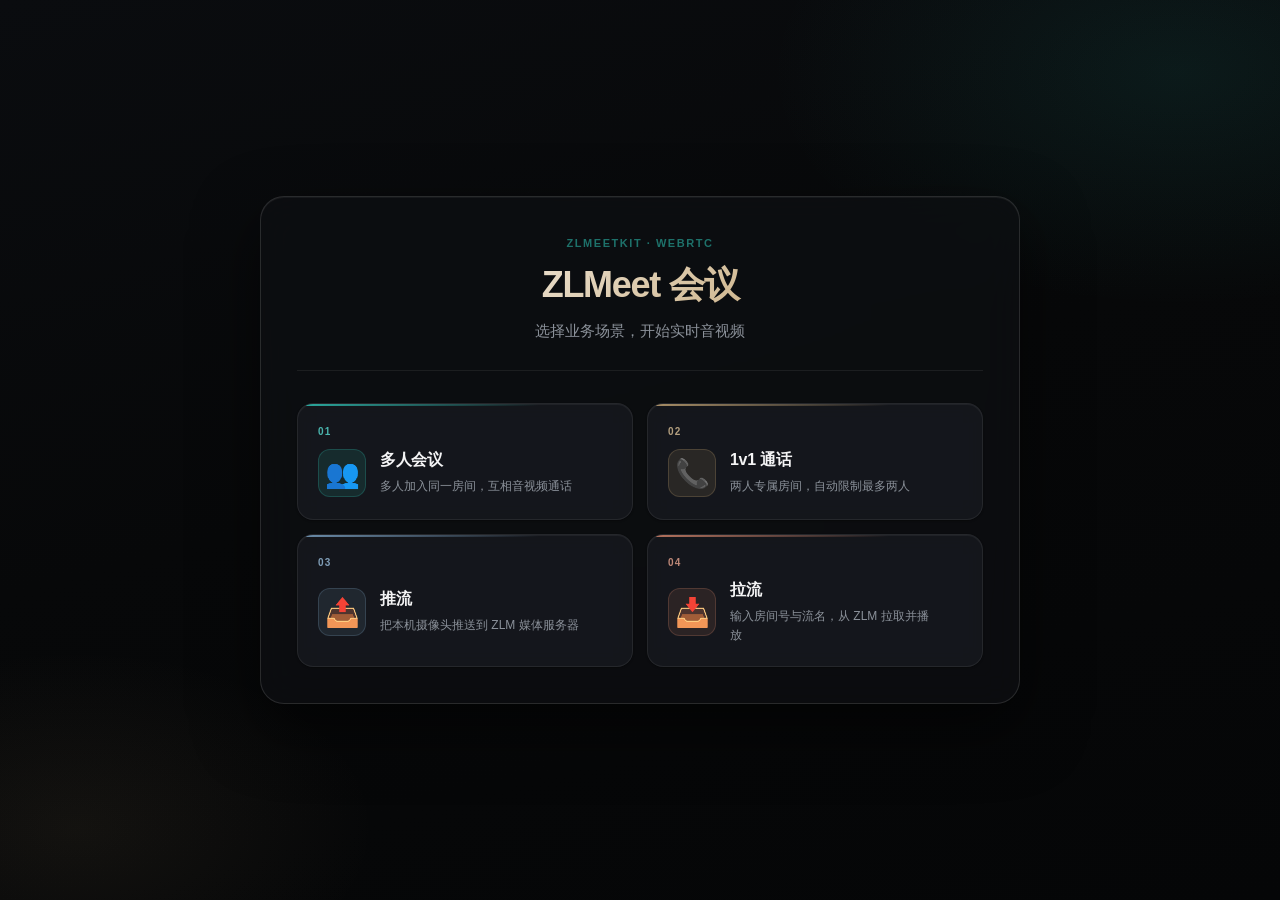
==== commit 884034da: "增加进入业务的麦克风和摄像头启用选项" ====
--- a/frontend/index.html
+++ b/frontend/index.html
@@ -3,15 +3,15 @@
 <head>
   <meta charset="UTF-8" />
   <meta name="viewport" content="width=device-width, initial-scale=1.0" />
-  <title>ZLM 会议 · 业务选择</title>
+  <title>ZLMeet 会议 · 业务选择</title>
   <link rel="stylesheet" href="css/style.css" />
 </head>
 <body class="home-page">
   <main class="home-wrap">
     <div class="home-shell">
       <header class="home-header">
-        <p class="home-eyebrow">ZLMediaKit · WebRTC</p>
-        <h1>ZLM 会议</h1>
+        <p class="home-eyebrow">ZLMeetkit · WebRTC</p>
+        <h1>ZLMeet 会议</h1>
         <p class="subtitle">选择业务场景，开始实时音视频</p>
       </header>
 
@@ -58,24 +58,46 @@
     <dialog id="formDialog" class="home-dialog">
       <form id="bizForm" autocomplete="off">
         <h2 id="formTitle">加入</h2>
-        <div class="form-row" data-field="nickname">
+        <div class="form-row form-row-primary" data-field="nickname">
           <label>
             <span>昵称</span>
             <input id="nickname" type="text" maxlength="32" placeholder="比如 Alice" />
           </label>
         </div>
-        <div class="form-row" data-field="room">
+        <div class="form-row form-row-primary" data-field="room">
           <label>
             <span id="roomLabel">房间号</span>
             <input id="room" type="text" maxlength="64" placeholder="比如 1001" />
           </label>
         </div>
-        <div class="form-row" data-field="stream">
+        <div class="form-row form-row-primary" data-field="stream">
           <label>
             <span>流名（仅字母数字、_-.）</span>
             <input id="streamId" type="text" maxlength="128" placeholder="比如 demo_001" />
           </label>
         </div>
+        <div class="form-row form-row-media" data-field="media">
+          <div class="media-bar">
+            <div class="media-checks">
+              <label class="check-label">
+                <input id="enableMic" type="checkbox" checked />
+                <span>启用麦克风</span>
+              </label>
+              <label class="check-label">
+                <input id="enableCam" type="checkbox" checked />
+                <span>启用摄像头</span>
+              </label>
+            </div>
+            <label class="quality-inline">
+              <span>分辨率：</span>
+              <select id="videoQuality">
+                <option value="smooth">流畅</option>
+                <option value="standard">标清</option>
+                <option value="hd" selected>高清</option>
+              </select>
+            </label>
+          </div>
+        </div>
         <div class="form-actions">
           <button type="button" id="formCancel" class="ghost">取消</button>
           <button type="submit" class="primary">进入</button>
@@ -86,6 +108,7 @@
 
   <script type="module">
     import { showAppAlert } from './js/ui-alert.js';
+    import { getStoredQuality, setStoredQuality } from './js/quality.js';
 
     const dialog = document.getElementById('formDialog');
     const form = document.getElementById('bizForm');
@@ -95,25 +118,40 @@
       nickname: form.querySelector('[data-field="nickname"]'),
       room: form.querySelector('[data-field="room"]'),
       stream: form.querySelector('[data-field="stream"]'),
+      media: form.querySelector('[data-field="media"]'),
     };
     const inputs = {
       nickname: document.getElementById('nickname'),
       room: document.getElementById('room'),
       stream: document.getElementById('streamId'),
+      mic: document.getElementById('enableMic'),
+      cam: document.getElementById('enableCam'),
+      quality: document.getElementById('videoQuality'),
     };
 
     const SAVED_NAME = sessionStorage.getItem('zlm.nickname') || '';
     if (SAVED_NAME) inputs.nickname.value = SAVED_NAME;
     const SAVED_ROOM = sessionStorage.getItem('zlm.room') || '';
     if (SAVED_ROOM) inputs.room.value = SAVED_ROOM;
+    inputs.mic.checked = sessionStorage.getItem('zlm.micOn') !== 'false';
+    inputs.cam.checked = sessionStorage.getItem('zlm.camOn') !== 'false';
+    inputs.quality.value = getStoredQuality();
+
+    function syncQualitySelectState() {
+      inputs.quality.disabled = !inputs.cam.checked;
+    }
+    inputs.cam.addEventListener('change', syncQualitySelectState);
+    syncQualitySelectState();
 
     let currentBiz = null;
 
     function showFields(map) {
       for (const key of Object.keys(fields)) {
         fields[key].style.display = map[key] ? '' : 'none';
-        inputs[key].required = !!map[key];
-      }
+      }
+      inputs.nickname.required = !!map.nickname;
+      inputs.room.required = !!map.room;
+      inputs.stream.required = !!map.stream;
     }
 
     function openBiz(biz) {
@@ -122,29 +160,30 @@
         case 'meeting':
           title.textContent = '加入多人会议';
           roomLabel.textContent = '房间号';
-          showFields({ nickname: true, room: true, stream: false });
+          showFields({ nickname: true, room: true, stream: false, media: true });
           inputs.room.placeholder = '比如 1001';
           break;
         case 'call':
           title.textContent = '加入 1v1 通话';
           roomLabel.textContent = '通话编号';
-          showFields({ nickname: true, room: true, stream: false });
+          showFields({ nickname: true, room: true, stream: false, media: true });
           inputs.room.placeholder = '比如 alice-bob';
           break;
         case 'push':
           title.textContent = '推流';
           roomLabel.textContent = '房间号';
-          showFields({ nickname: false, room: true, stream: true });
+          showFields({ nickname: false, room: true, stream: true, media: true });
           inputs.room.placeholder = '比如 live';
           if (!inputs.stream.value) inputs.stream.value = 'pub_' + Date.now();
           break;
         case 'play':
           title.textContent = '拉流';
           roomLabel.textContent = '房间号';
-          showFields({ nickname: false, room: true, stream: true });
+          showFields({ nickname: false, room: true, stream: true, media: false });
           inputs.room.placeholder = '比如 live';
           break;
       }
+      syncQualitySelectState();
       if (typeof dialog.showModal === 'function') {
         dialog.showModal();
       } else {
@@ -200,6 +239,12 @@
         submitBtn.disabled = false;
       }
 
+      if (currentBiz === 'meeting' || currentBiz === 'call' || currentBiz === 'push') {
+        sessionStorage.setItem('zlm.micOn', inputs.mic.checked ? 'true' : 'false');
+        sessionStorage.setItem('zlm.camOn', inputs.cam.checked ? 'true' : 'false');
+        setStoredQuality(inputs.quality.value);
+      }
+
       if (currentBiz === 'meeting' || currentBiz === 'call') {
         sessionStorage.setItem('zlm.nickname', nickname);
         sessionStorage.setItem('zlm.room', room);
--- a/frontend/css/style.css
+++ b/frontend/css/style.css
@@ -661,9 +661,10 @@
   border: 1px solid var(--border-strong);
   background: var(--panel-solid);
   color: var(--text);
+  color-scheme: dark;
   border-radius: var(--radius-xl);
   padding: 28px;
-  width: min(420px, 92vw);
+  width: min(460px, 92vw);
   box-shadow: var(--shadow-lg);
 }
 .home-dialog::backdrop {
@@ -674,6 +675,25 @@
 .home-dialog h2 { margin: 0 0 20px; font-size: 20px; font-weight: 600; letter-spacing: -0.02em; }
 .home-dialog .form-row { margin-bottom: 14px; }
 .home-dialog label span { display: block; margin-bottom: 7px; font-size: 13px; color: var(--muted); font-weight: 500; }
+.home-dialog .form-row-primary { margin-bottom: 18px; }
+.home-dialog .form-row-primary label span {
+  font-size: 14px;
+  color: var(--text-secondary);
+  font-weight: 600;
+  letter-spacing: 0.01em;
+}
+.home-dialog .form-row-primary input {
+  padding: 14px 16px;
+  font-size: 18px;
+  font-weight: 500;
+  letter-spacing: 0.01em;
+  border-color: var(--border-strong);
+  background: rgba(0, 0, 0, 0.45);
+}
+.home-dialog .form-row-primary input:focus {
+  border-color: var(--accent);
+  box-shadow: 0 0 0 3px var(--accent-soft);
+}
 .home-dialog input {
   width: 100%;
   padding: 11px 14px;
@@ -688,6 +708,99 @@
   outline: none;
   border-color: var(--accent-muted);
   box-shadow: 0 0 0 3px var(--accent-soft);
+}
+.home-dialog select {
+  padding: 8px 32px 8px 12px;
+  border-radius: var(--radius-md);
+  border: 1px solid var(--border-strong);
+  background-color: rgba(0, 0, 0, 0.45);
+  color: var(--text);
+  font-size: 13px;
+  color-scheme: dark;
+  appearance: none;
+  -webkit-appearance: none;
+  background-image: url("data:image/svg+xml,%3Csvg xmlns='http://www.w3.org/2000/svg' width='12' height='12' viewBox='0 0 12 12'%3E%3Cpath fill='%238b919a' d='M2.5 4.5L6 8l3.5-3.5'/%3E%3C/svg%3E");
+  background-repeat: no-repeat;
+  background-position: right 10px center;
+  transition: border-color 0.2s var(--ease), box-shadow 0.2s var(--ease);
+}
+.home-dialog select option,
+.home-dialog select optgroup {
+  background-color: var(--panel-solid);
+  color: var(--text);
+}
+.home-dialog select:focus {
+  outline: none;
+  border-color: var(--accent-muted);
+  box-shadow: 0 0 0 2px var(--accent-soft);
+}
+.home-dialog select:disabled {
+  opacity: 0.45;
+  cursor: not-allowed;
+}
+.home-dialog .form-row-media {
+  margin-top: 2px;
+  margin-bottom: 6px;
+  padding-top: 14px;
+  border-top: 1px solid var(--border);
+}
+.home-dialog .media-bar {
+  display: flex;
+  align-items: center;
+  gap: 16px;
+  width: 100%;
+}
+.home-dialog .media-checks {
+  display: flex;
+  flex-wrap: wrap;
+  align-items: center;
+  gap: 10px 14px;
+  flex-shrink: 0;
+}
+.home-dialog .check-label {
+  display: inline-flex;
+  align-items: center;
+  gap: 6px;
+  cursor: pointer;
+  font-size: 12px;
+  color: var(--muted);
+  user-select: none;
+  white-space: nowrap;
+}
+.home-dialog .check-label input[type="checkbox"] {
+  width: 14px;
+  height: 14px;
+  margin: 0;
+  accent-color: var(--accent);
+  cursor: pointer;
+  flex-shrink: 0;
+}
+.home-dialog .check-label span {
+  display: inline;
+  margin: 0;
+  color: inherit;
+  font-weight: 400;
+}
+.home-dialog .quality-inline {
+  flex: 1 1 0;
+  display: flex;
+  align-items: center;
+  gap: 8px;
+  min-width: 0;
+}
+.home-dialog .quality-inline span {
+  display: inline;
+  margin: 0;
+  font-size: 12px;
+  font-weight: 400;
+  color: var(--muted);
+  white-space: nowrap;
+  flex-shrink: 0;
+}
+.home-dialog .quality-inline select {
+  flex: 1 1 auto;
+  width: 100%;
+  min-width: 0;
 }
 .home-dialog .form-actions {
   display: flex;
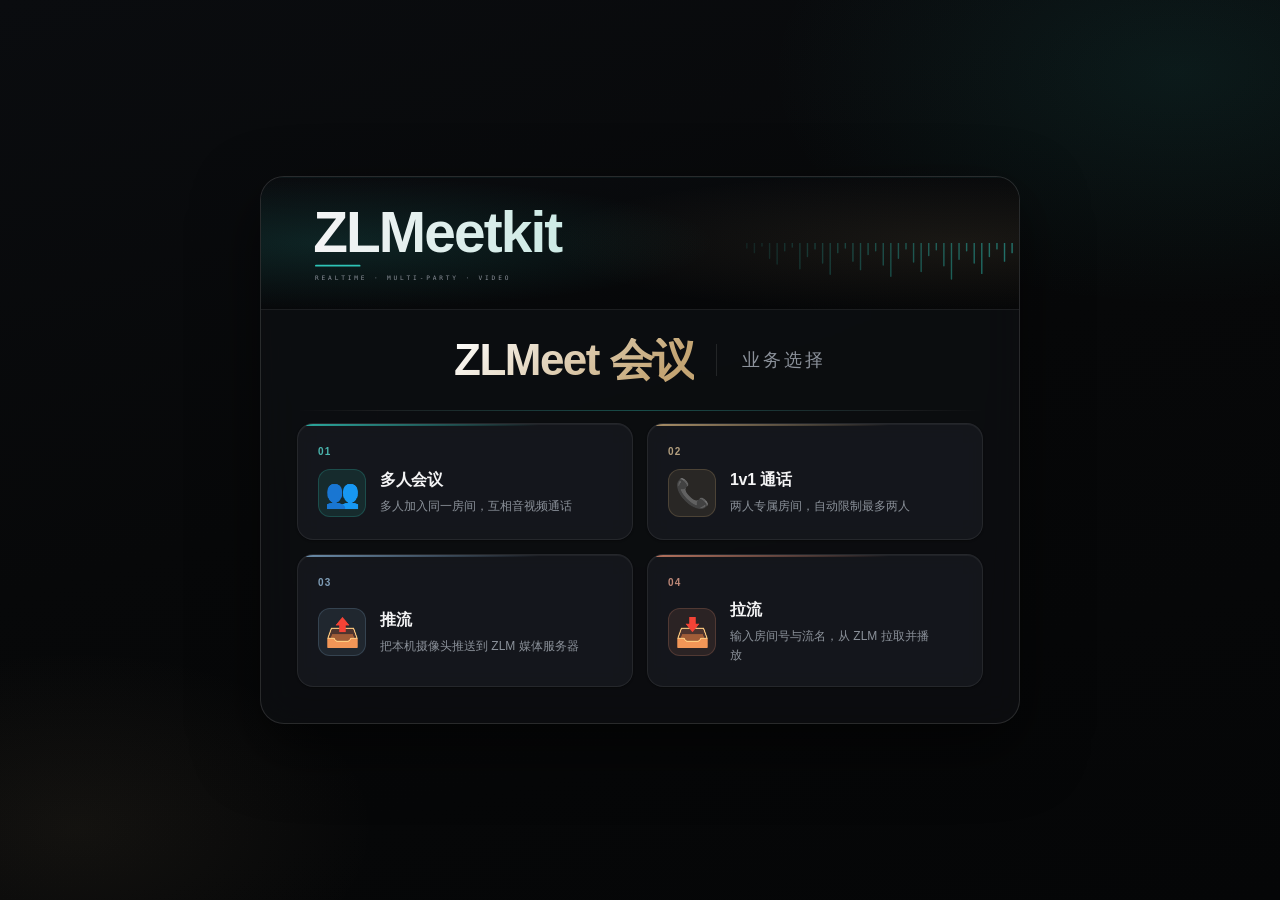
==== commit ba4364e1: "优化手机设备显示问题" ====
--- a/frontend/index.html
+++ b/frontend/index.html
@@ -2,18 +2,24 @@
 <html lang="zh-CN">
 <head>
   <meta charset="UTF-8" />
-  <meta name="viewport" content="width=device-width, initial-scale=1.0" />
+  <meta name="viewport" content="width=device-width, initial-scale=1.0, viewport-fit=cover, interactive-widget=resizes-content" />
   <title>ZLMeet 会议 · 业务选择</title>
+  <script src="js/device-init.js"></script>
   <link rel="stylesheet" href="css/style.css" />
 </head>
 <body class="home-page">
   <main class="home-wrap">
     <div class="home-shell">
-      <header class="home-header">
-        <p class="home-eyebrow">ZLMeetkit · WebRTC</p>
-        <h1>ZLMeet 会议</h1>
-        <p class="subtitle">选择业务场景，开始实时音视频</p>
-      </header>
+      <div class="home-top">
+        <img src="assets/banner.svg" alt="ZLMeetkit" class="home-banner" />
+      </div>
+      <div class="home-body">
+        <h1 class="home-title">
+          <span class="home-title-brand">ZLMeet 会议</span>
+          <span class="home-title-sep" aria-hidden="true"></span>
+          <span class="home-title-sub">业务选择</span>
+        </h1>
+        <div class="shell-title-divider" aria-hidden="true"></div>
 
       <section class="home-grid">
         <button class="home-card" data-biz="meeting">
@@ -53,27 +59,34 @@
           <span class="card-arrow" aria-hidden="true">→</span>
         </button>
       </section>
+      </div>
     </div>
 
     <dialog id="formDialog" class="home-dialog">
       <form id="bizForm" autocomplete="off">
         <h2 id="formTitle">加入</h2>
-        <div class="form-row form-row-primary" data-field="nickname">
-          <label>
-            <span>昵称</span>
-            <input id="nickname" type="text" maxlength="32" placeholder="比如 Alice" />
-          </label>
-        </div>
         <div class="form-row form-row-primary" data-field="room">
           <label>
             <span id="roomLabel">房间号</span>
             <input id="room" type="text" maxlength="64" placeholder="比如 1001" />
           </label>
         </div>
+        <div class="form-row form-row-primary" data-field="nickname">
+          <label>
+            <span id="nicknameLabel">成员名称</span>
+            <input id="nickname" type="text" maxlength="32" placeholder="比如 Alice" />
+          </label>
+        </div>
         <div class="form-row form-row-primary" data-field="stream">
           <label>
-            <span>流名（仅字母数字、_-.）</span>
+            <span id="streamLabel">流名称</span>
             <input id="streamId" type="text" maxlength="128" placeholder="比如 demo_001" />
+          </label>
+        </div>
+        <div class="form-row form-row-primary" data-field="token">
+          <label>
+            <span>令牌</span>
+            <input id="accessToken" type="text" maxlength="128" placeholder="请输入业务令牌" autocomplete="off" />
           </label>
         </div>
         <div class="form-row form-row-media" data-field="media">
@@ -107,20 +120,24 @@
   </main>
 
   <script type="module">
-    import { showAppAlert } from './js/ui-alert.js';
+    import { showAppAlert, showTokenErrorAlert, isTokenError } from './js/ui-alert.js';
     import { getStoredQuality, setStoredQuality } from './js/quality.js';
 
     const dialog = document.getElementById('formDialog');
     const form = document.getElementById('bizForm');
     const title = document.getElementById('formTitle');
     const roomLabel = document.getElementById('roomLabel');
+    const nicknameLabel = document.getElementById('nicknameLabel');
+    const streamLabel = document.getElementById('streamLabel');
     const fields = {
+      room: form.querySelector('[data-field="room"]'),
       nickname: form.querySelector('[data-field="nickname"]'),
-      room: form.querySelector('[data-field="room"]'),
       stream: form.querySelector('[data-field="stream"]'),
+      token: form.querySelector('[data-field="token"]'),
       media: form.querySelector('[data-field="media"]'),
     };
     const inputs = {
+      token: document.getElementById('accessToken'),
       nickname: document.getElementById('nickname'),
       room: document.getElementById('room'),
       stream: document.getElementById('streamId'),
@@ -129,6 +146,8 @@
       quality: document.getElementById('videoQuality'),
     };
 
+    const SAVED_TOKEN = sessionStorage.getItem('zlm.token') || '';
+    if (SAVED_TOKEN) inputs.token.value = SAVED_TOKEN;
     const SAVED_NAME = sessionStorage.getItem('zlm.nickname') || '';
     if (SAVED_NAME) inputs.nickname.value = SAVED_NAME;
     const SAVED_ROOM = sessionStorage.getItem('zlm.room') || '';
@@ -160,27 +179,43 @@
         case 'meeting':
           title.textContent = '加入多人会议';
           roomLabel.textContent = '房间号';
-          showFields({ nickname: true, room: true, stream: false, media: true });
+          nicknameLabel.textContent = '成员名称';
+          streamLabel.textContent = '流名称';
+          showFields({ room: true, nickname: true, stream: false, token: true, media: true });
+          inputs.nickname.placeholder = '比如 Alice';
           inputs.room.placeholder = '比如 1001';
           break;
         case 'call':
           title.textContent = '加入 1v1 通话';
-          roomLabel.textContent = '通话编号';
-          showFields({ nickname: true, room: true, stream: false, media: true });
+          roomLabel.textContent = '房间号';
+          nicknameLabel.textContent = '成员名称';
+          streamLabel.textContent = '流名称';
+          showFields({ room: true, nickname: true, stream: false, token: true, media: true });
+          inputs.nickname.placeholder = '比如 Alice';
           inputs.room.placeholder = '比如 alice-bob';
           break;
         case 'push':
           title.textContent = '推流';
           roomLabel.textContent = '房间号';
-          showFields({ nickname: false, room: true, stream: true, media: true });
+          streamLabel.textContent = '流名称';
+          showFields({ room: true, nickname: false, stream: true, token: true, media: true });
           inputs.room.placeholder = '比如 live';
+          inputs.stream.placeholder = '比如 demo_001';
           if (!inputs.stream.value) inputs.stream.value = 'pub_' + Date.now();
           break;
         case 'play':
           title.textContent = '拉流';
           roomLabel.textContent = '房间号';
-          showFields({ nickname: false, room: true, stream: true, media: false });
+          nicknameLabel.textContent = '成员名称';
+          streamLabel.textContent = '流名称';
+          showFields({ room: true, nickname: true, stream: true, token: true, media: false });
+          inputs.nickname.placeholder = '比如 观众甲';
           inputs.room.placeholder = '比如 live';
+          inputs.stream.placeholder = '比如 demo_001';
+          break;
+        default:
+          nicknameLabel.textContent = '成员名称';
+          inputs.nickname.placeholder = '比如 Alice';
           break;
       }
       syncQualitySelectState();
@@ -203,10 +238,17 @@
       const nickname = inputs.nickname.value.trim();
       const room = inputs.room.value.trim();
       const stream = inputs.stream.value.trim();
+      const token = inputs.token.value.trim();
 
       if (currentBiz === 'meeting' || currentBiz === 'call') {
         if (!nickname || !room) return;
-      } else if (currentBiz === 'push' || currentBiz === 'play') {
+      } else if (currentBiz === 'play') {
+        if (!nickname || !room) return;
+        if (!isSafeStream(stream)) {
+          await showAppAlert('流名只能包含字母、数字、下划线、连字符或点', { title: '格式错误' });
+          return;
+        }
+      } else if (currentBiz === 'push') {
         if (!room) return;
         if (!isSafeStream(stream)) {
           await showAppAlert('流名只能包含字母、数字、下划线、连字符或点', { title: '格式错误' });
@@ -225,11 +267,16 @@
             room,
             nickname: nickname || undefined,
             streamId: stream || undefined,
+            token: token || undefined,
           }),
         });
         const data = await resp.json().catch(() => ({}));
         if (!resp.ok || !data.ok) {
-          await showAppAlert(data.message || '无法进入，请稍后重试', { title: '无法进入' });
+          if (isTokenError(data.message)) {
+            await showTokenErrorAlert();
+          } else {
+            await showAppAlert(data.message || '无法进入，请稍后重试', { title: '无法进入' });
+          }
           return;
         }
       } catch (_) {
@@ -239,6 +286,8 @@
         submitBtn.disabled = false;
       }
 
+      sessionStorage.setItem('zlm.token', token);
+
       if (currentBiz === 'meeting' || currentBiz === 'call' || currentBiz === 'push') {
         sessionStorage.setItem('zlm.micOn', inputs.mic.checked ? 'true' : 'false');
         sessionStorage.setItem('zlm.camOn', inputs.cam.checked ? 'true' : 'false');
@@ -252,6 +301,9 @@
       } else if (currentBiz === 'push' || currentBiz === 'play') {
         sessionStorage.setItem('zlm.room', room);
         sessionStorage.setItem('zlm.streamId', stream);
+        if (currentBiz === 'play') {
+          sessionStorage.setItem('zlm.nickname', nickname);
+        }
         location.href = currentBiz === 'push' ? 'push.html' : 'play.html';
       }
     });
--- a/frontend/css/style.css
+++ b/frontend/css/style.css
@@ -38,6 +38,11 @@
 
 * { box-sizing: border-box; }
 html, body { height: 100%; margin: 0; }
+html {
+  background: var(--bg);
+  -webkit-text-size-adjust: 100%;
+  text-size-adjust: 100%;
+}
 body {
   font-family: "Inter", -apple-system, BlinkMacSystemFont, "Segoe UI", Roboto, "PingFang SC", "Microsoft YaHei", sans-serif;
   color: var(--text);
@@ -311,6 +316,7 @@
   min-height: 0;
 }
 .chat-panel.hidden { display: none; }
+.solo-info.hidden  { display: none; }
 .chat-header {
   padding: 14px 16px;
   display: flex;
@@ -365,6 +371,7 @@
   border: 1px solid var(--border);
   background: rgba(0, 0, 0, 0.35);
   color: var(--text);
+  font-size: 16px;
   transition: border-color 0.2s var(--ease), box-shadow 0.2s var(--ease);
 }
 .chat-form input:focus {
@@ -467,15 +474,6 @@
 }
 
 @media (max-width: 720px) {
-  .chat-panel {
-    position: absolute;
-    right: 0;
-    top: 50px;
-    bottom: 72px;
-    width: 80vw;
-    border-radius: var(--radius-lg) 0 0 var(--radius-lg);
-    box-shadow: var(--shadow-lg);
-  }
   .toolbar-btn .label { display: none; }
   .toolbar { padding: 10px 12px 14px; gap: 6px; }
   .toolbar-btn { padding: 10px 12px; }
@@ -484,10 +482,12 @@
 /* ============ Home (business picker) ============ */
 .home-page {
   min-height: 100vh;
+  min-height: 100dvh;
   display: flex;
   align-items: center;
   justify-content: center;
   padding: 32px 20px;
+  overflow-x: hidden;
   background:
     radial-gradient(ellipse 55% 45% at 92% 8%, rgba(46, 196, 182, 0.09), transparent 58%),
     radial-gradient(ellipse 45% 38% at 6% 92%, rgba(196, 165, 116, 0.07), transparent 52%),
@@ -516,39 +516,81 @@
   -webkit-backdrop-filter: var(--blur);
   border: 1px solid var(--border-strong);
   border-radius: calc(var(--radius-xl) + 4px);
-  padding: 40px 36px 36px;
+  padding: 0;
+  overflow: hidden;
   box-shadow: var(--shadow-lg), var(--shadow-inset);
 }
-.home-header {
+
+.home-top {
+  padding: 0;
+  margin: 0;
+  line-height: 0;
+  border-bottom: 1px solid var(--border);
+  overflow: hidden;
+}
+
+.home-banner {
+  display: block;
+  width: 100%;
+  height: auto;
+  object-fit: cover;
+  object-position: center;
+}
+
+.shell-title-divider {
+  width: 100%;
+  height: 1px;
+  margin: 0 0 12px;
+  background: linear-gradient(
+    90deg,
+    transparent 0%,
+    var(--border) 12%,
+    rgba(46, 196, 182, 0.35) 50%,
+    var(--border) 88%,
+    transparent 100%
+  );
+}
+
+.home-body {
+  padding: 28px 36px 36px;
+}
+
+.home-title {
+  display: flex;
+  align-items: center;
+  justify-content: center;
+  flex-wrap: wrap;
+  gap: clamp(14px, 2.2vw, 22px);
+  margin: 0 0 28px;
   text-align: center;
-  margin-bottom: 32px;
-  padding-bottom: 28px;
-  border-bottom: 1px solid var(--border);
-}
-.home-eyebrow {
-  margin: 0 0 12px;
-  font-size: 11px;
-  font-weight: 600;
-  letter-spacing: 0.14em;
-  text-transform: uppercase;
-  color: var(--accent-muted);
-}
-.home-header h1 {
-  margin: 0 0 10px;
-  font-size: 36px;
+}
+
+.home-title-brand {
+  font-size: clamp(38px, 4.8vw, 44px);
   font-weight: 600;
   letter-spacing: -0.035em;
+  line-height: 1;
   background: linear-gradient(135deg, #ffffff 0%, var(--warm) 85%);
   -webkit-background-clip: text;
   background-clip: text;
   color: transparent;
 }
-.home-header .subtitle {
+
+.home-title-sep {
+  flex-shrink: 0;
+  width: 1px;
+  height: clamp(26px, 3.4vw, 32px);
+  background: var(--border-strong);
+  opacity: 0.85;
+}
+
+.home-title-sub {
+  font-size: clamp(15px, 1.8vw, 18px);
+  font-weight: 400;
+  letter-spacing: 0.16em;
+  text-indent: 0.16em;
+  line-height: 1;
   color: var(--muted);
-  margin: 0;
-  font-size: 15px;
-  font-weight: 400;
-  line-height: 1.5;
 }
 
 .home-grid {
@@ -651,10 +693,207 @@
   color: var(--card-accent);
 }
 
-@media (max-width: 640px) {
-  .home-shell { padding: 28px 20px 24px; }
-  .home-grid { grid-template-columns: 1fr; }
-  .home-header h1 { font-size: 30px; }
+@media (max-width: 720px) {
+  html:has(body.home-page),
+  body.home-page {
+    height: 100dvh;
+    max-height: 100dvh;
+    overflow: hidden;
+  }
+
+  .home-page {
+    height: 100dvh;
+    max-height: 100dvh;
+    min-height: 100dvh;
+    padding: max(6px, env(safe-area-inset-top, 0px)) 10px max(6px, env(safe-area-inset-bottom, 0px));
+    overflow: hidden;
+    box-sizing: border-box;
+    align-items: stretch;
+  }
+
+  .home-wrap {
+    flex: 1;
+    min-height: 0;
+    max-height: 100%;
+    display: flex;
+    align-items: center;
+    justify-content: center;
+  }
+
+  .home-shell {
+    width: 100%;
+    max-height: 100%;
+    display: flex;
+    flex-direction: column;
+    overflow: hidden;
+  }
+
+  .home-top {
+    flex-shrink: 0;
+  }
+
+  .home-banner {
+    max-height: clamp(44px, 11vw, 64px);
+    object-fit: cover;
+    object-position: left center;
+  }
+
+  .home-body {
+    flex: 1;
+    min-height: 0;
+    padding: 10px 12px 12px;
+    display: flex;
+    flex-direction: column;
+    overflow: hidden;
+  }
+
+  .home-title {
+    gap: 8px;
+    margin-bottom: 8px;
+    flex-shrink: 0;
+  }
+
+  .home-title-brand {
+    font-size: clamp(20px, 5.5vw, 26px);
+  }
+
+  .home-title-sep {
+    height: clamp(18px, 4vw, 22px);
+  }
+
+  .home-title-sub {
+    font-size: clamp(11px, 2.8vw, 13px);
+    letter-spacing: 0.1em;
+    text-indent: 0.1em;
+  }
+
+  .shell-title-divider {
+    margin-bottom: 8px;
+    flex-shrink: 0;
+  }
+
+  /* 手机保持 2×2，避免单列四行撑出视口 */
+  .home-grid {
+    grid-template-columns: repeat(2, minmax(0, 1fr));
+    gap: 8px;
+    flex: 1;
+    min-height: 0;
+    align-content: stretch;
+  }
+
+  .home-card {
+    padding: 10px;
+    row-gap: 4px;
+    column-gap: 8px;
+    grid-template-areas:
+      "tag tag tag"
+      "icon body body";
+    min-height: 0;
+  }
+
+  .home-card .card-arrow {
+    display: none;
+  }
+
+  .home-card .card-tag {
+    font-size: 9px;
+    line-height: 1;
+  }
+
+  .home-card .card-icon {
+    width: 34px;
+    height: 34px;
+    font-size: 18px;
+  }
+
+  .home-card .card-title {
+    font-size: 13px;
+    margin-bottom: 2px;
+    line-height: 1.2;
+  }
+
+  .home-card .card-desc {
+    font-size: 10px;
+    line-height: 1.35;
+    display: -webkit-box;
+    -webkit-line-clamp: 2;
+    -webkit-box-orient: vertical;
+    overflow: hidden;
+  }
+}
+
+/* 矮屏手机：进一步压缩 */
+@media (max-width: 720px) and (max-height: 700px) {
+  .home-banner {
+    max-height: 40px;
+  }
+
+  .home-body {
+    padding: 8px 10px 10px;
+  }
+
+  .home-title {
+    margin-bottom: 6px;
+  }
+
+  .shell-title-divider {
+    margin-bottom: 6px;
+  }
+
+  .home-grid {
+    gap: 6px;
+  }
+
+  .home-card {
+    padding: 8px;
+  }
+
+  .home-card .card-desc {
+    -webkit-line-clamp: 1;
+  }
+}
+
+@media (max-width: 720px) and (max-height: 620px) {
+  .home-banner {
+    max-height: 36px;
+  }
+
+  .home-title-sep {
+    display: none;
+  }
+
+  .home-card .card-tag,
+  .home-card .card-desc {
+    display: none;
+  }
+
+  .home-card {
+    grid-template-areas: "icon body body";
+    grid-template-rows: 1fr;
+    row-gap: 0;
+    padding: 8px;
+  }
+
+  .home-card .card-title {
+    margin-bottom: 0;
+  }
+}
+
+/* 平板/手机：去掉 shell 底部青色描边（Safari backdrop-filter 合成伪影） */
+@media (max-width: 1024px), (hover: none) and (pointer: coarse) {
+  .home-page::before {
+    display: none;
+  }
+  .home-shell {
+    background: var(--panel-solid);
+    backdrop-filter: none;
+    -webkit-backdrop-filter: none;
+    border-color: rgba(255, 255, 255, 0.08);
+    box-shadow: 0 16px 48px rgba(0, 0, 0, 0.42);
+  }
+  .home-top {
+    border-bottom-color: rgba(255, 255, 255, 0.06);
+  }
 }
 
 .home-dialog {
@@ -892,7 +1131,19 @@
   box-shadow: var(--shadow-lg);
   z-index: 2;
   aspect-ratio: 16 / 9;
+  cursor: grab;
+  touch-action: none;
+  user-select: none;
   transition: box-shadow 0.2s var(--ease), border-color 0.2s var(--ease);
+}
+.call-layout .video-grid .video-tile.is-pip.is-pip-custom {
+  inset: auto;
+}
+.call-layout .video-grid .video-tile.is-pip.is-pip-dragging {
+  cursor: grabbing;
+  transition: none;
+  box-shadow: var(--shadow-lg), 0 0 0 2px var(--accent-glow);
+  z-index: 3;
 }
 .call-layout .video-grid .video-tile.is-pip:hover,
 .call-layout .video-grid .video-tile:not(.is-pip):hover {
@@ -935,6 +1186,15 @@
   background: var(--stage-bg);
   overflow: hidden;
   min-height: 0;
+  position: relative;
+}
+.solo-page .chat-panel {
+  flex: 1 1 260px;
+  max-width: 420px;
+  min-width: 0;
+  border-radius: var(--radius-md);
+  border: 1px solid var(--border);
+  box-shadow: var(--shadow-sm);
 }
 .solo-video-wrap {
   flex: 1 1 0;
@@ -997,18 +1257,6 @@
     flex: 1 1 auto;
     min-height: 0;
     justify-content: center;
-  }
-  .solo-info {
-    flex: 0 0 auto;
-    flex-direction: row;
-    flex-wrap: wrap;
-    align-items: center;
-    gap: 6px 12px;
-    padding: 10px 12px;
-    font-size: 12px;
-  }
-  .solo-info .hint {
-    flex: 1 1 100%;
   }
 }
 @media (min-width: 1200px) {
@@ -1220,3 +1468,928 @@
   margin: 0;
   padding: 10px 22px;
 }
+
+
+/* =====================================================================
+   Mobile / touch optimizations
+   ===================================================================== */
+
+/* Touch-friendly hit targets */
+@media (hover: none) and (pointer: coarse) {
+  .toolbar-btn {
+    min-width: 44px;
+    min-height: 44px;
+    padding: 10px 14px;
+  }
+  .icon-btn {
+    width: 44px;
+    height: 44px;
+  }
+  .home-card {
+    min-height: 72px;
+  }
+  .primary,
+  .home-dialog .ghost {
+    min-height: 44px;
+  }
+}
+
+@media (max-width: 720px) and (hover: none) and (pointer: coarse) {
+  .home-card {
+    min-height: 0;
+  }
+}
+
+/* 1v1 PiP — scale down on phones */
+@media (max-width: 480px) {
+  .call-layout .video-grid .video-tile.is-pip:not(.is-pip-custom) {
+    right: 10px;
+    bottom: calc(68px + env(safe-area-inset-bottom, 0px));
+    width: 112px;
+    height: 63px;
+  }
+  .info-chip .chip-val { max-width: 88px; }
+  .topbar-chips { gap: 4px; }
+}
+@media (max-width: 720px) and (min-width: 481px) {
+  .call-layout .video-grid .video-tile.is-pip:not(.is-pip-custom) {
+    right: 14px;
+    bottom: calc(76px + env(safe-area-inset-bottom, 0px));
+    width: 168px;
+    height: 94px;
+  }
+}
+
+/* Home dialog — stack media options on narrow screens */
+@media (max-width: 480px) {
+  .home-dialog {
+    padding: 22px 20px;
+    width: min(460px, 94vw);
+  }
+  .home-dialog .media-bar {
+    flex-direction: column;
+    align-items: stretch;
+    gap: 12px;
+  }
+  .home-dialog .media-checks {
+    justify-content: flex-start;
+  }
+  .home-dialog .quality-inline {
+    width: 100%;
+  }
+}
+
+/* Solo push/play — chat overlay handled in mobile chat bottom-sheet block at file end */
+
+/* Narrow meeting topbar — hide less critical chip text overflow */
+@media (max-width: 480px) {
+  .info-chip .chip-key { display: none; }
+  .info-chip .chip-val { max-width: 72px; font-size: 11px; }
+  .biz-tag { font-size: 10px; padding: 3px 8px 3px 6px; }
+}
+
+/* iOS — reduce backdrop blur cost on low-end devices */
+.device-ios.device-mobile .chat-panel,
+.device-ios.device-mobile .solo-info,
+.device-ios.device-mobile .meeting-page .toolbar::before,
+.device-ios.device-mobile .solo-page .toolbar::before {
+  backdrop-filter: blur(12px) saturate(140%);
+  -webkit-backdrop-filter: blur(12px) saturate(140%);
+}
+
+
+/* =====================================================================
+   Premium overrides v3 — 顶栏迷你横幅 / 玻璃 chip / 浮动胶囊工具栏
+   ===================================================================== */
+
+/* ----- 顶栏：三栏布局（左 biz tag · 中 mini banner · 右 chips） ----- */
+.meeting-page .topbar,
+.solo-page .topbar {
+  padding: 10px 18px;
+  display: grid;
+  grid-template-columns: 1fr auto 1fr;
+  align-items: center;
+  gap: 16px;
+  position: relative;
+  background: linear-gradient(180deg, rgba(20, 23, 27, 0.92) 0%, rgba(13, 15, 18, 0.86) 100%);
+  border-bottom: 1px solid var(--border);
+}
+.meeting-page .topbar::after,
+.solo-page .topbar::after {
+  content: '';
+  position: absolute;
+  left: 18px;
+  right: 18px;
+  bottom: -1px;
+  height: 1px;
+  background: linear-gradient(90deg, transparent, var(--accent-muted), transparent);
+  opacity: 0.6;
+  pointer-events: none;
+}
+.topbar-left { display: flex; align-items: center; min-width: 0; }
+.topbar-center {
+  display: flex;
+  align-items: center;
+  justify-content: center;
+  text-decoration: none;
+  transition: opacity 0.2s var(--ease), transform 0.2s var(--ease);
+}
+.topbar-center:hover { opacity: 0.92; transform: translateY(-1px); }
+.topbar-banner {
+  height: 36px;
+  width: auto;
+  display: block;
+  pointer-events: none;
+}
+.topbar-chips {
+  display: flex;
+  align-items: center;
+  gap: 8px;
+  flex-wrap: wrap;
+  justify-content: flex-end;
+  min-width: 0;
+}
+
+.brand-link { display: inline-flex; align-items: center; text-decoration: none; }
+
+/* biz-tag：业务标识徽章（矩形，区别于右上角胶囊 info-chip） */
+.biz-tag {
+  display: inline-flex;
+  align-items: center;
+  gap: 6px;
+  padding: 5px 12px 5px 10px;
+  font-size: 12px;
+  font-weight: 700;
+  letter-spacing: 0.07em;
+  border-radius: 10px;
+  color: #cdeae5;
+  background: rgba(46, 196, 182, 0.08);
+  border: 1.5px solid rgba(46, 196, 182, 0.5);
+  box-shadow: 0 0 10px rgba(46, 196, 182, 0.18), inset 0 1px 0 rgba(46, 196, 182, 0.12);
+  transition: box-shadow 0.2s var(--ease), border-color 0.2s var(--ease);
+}
+.biz-tag::before { display: none; }
+.biz-icon { width: 13px; height: 13px; flex-shrink: 0; opacity: 0.9; }
+.biz-tag-push {
+  color: #d6e4f0;
+  background: rgba(122, 162, 196, 0.10);
+  border-color: rgba(122, 162, 196, 0.55);
+  box-shadow: 0 0 12px rgba(122, 162, 196, 0.22), inset 0 1px 0 rgba(122, 162, 196, 0.12);
+}
+.biz-tag-play {
+  color: #f0d4c4;
+  background: rgba(212, 132, 106, 0.10);
+  border-color: rgba(212, 132, 106, 0.55);
+  box-shadow: 0 0 12px rgba(212, 132, 106, 0.22), inset 0 1px 0 rgba(212, 132, 106, 0.12);
+}
+
+/* info-chip：信息胶囊 */
+.info-chip {
+  display: inline-flex;
+  align-items: center;
+  gap: 6px;
+  padding: 5px 11px 5px 9px;
+  background: rgba(255, 255, 255, 0.035);
+  border: 1px solid var(--border);
+  border-radius: 999px;
+  font-size: 12px;
+  color: var(--text-secondary);
+  max-width: 260px;
+  backdrop-filter: blur(8px);
+  -webkit-backdrop-filter: blur(8px);
+}
+.info-chip .chip-key { color: var(--muted); font-size: 11px; letter-spacing: 0.05em; text-transform: uppercase; font-weight: 500; }
+.info-chip .chip-val { color: var(--text); font-weight: 600; max-width: 200px; overflow: hidden; text-overflow: ellipsis; white-space: nowrap; }
+.info-chip.status-chip { padding-left: 11px; }
+.status-chip .status-dot {
+  width: 8px; height: 8px;
+  border-radius: 50%;
+  background: var(--muted);
+  transition: background 0.25s var(--ease), box-shadow 0.25s var(--ease);
+}
+.status-chip[data-state="active"] .status-dot,
+.status-chip[data-state="success"] .status-dot {
+  background: var(--success);
+  box-shadow: 0 0 10px rgba(52, 211, 153, 0.55);
+  animation: pulse-dot 1.6s ease-in-out infinite;
+}
+.status-chip[data-state="error"] .status-dot {
+  background: var(--danger);
+  box-shadow: 0 0 10px rgba(240, 82, 82, 0.55);
+}
+@keyframes pulse-dot {
+  0%, 100% { opacity: 1; transform: scale(1); }
+  50% { opacity: 0.6; transform: scale(0.92); }
+}
+
+/* 窄屏适配：mini banner 隐藏，让出空间给 chips */
+@media (max-width: 900px) {
+  .meeting-page .topbar, .solo-page .topbar {
+    grid-template-columns: auto 1fr;
+    gap: 8px;
+    padding: 8px 12px;
+  }
+  .topbar-center { display: none; }
+  .biz-tag { font-size: 11px; padding: 4px 10px 4px 8px; }
+  .biz-icon { width: 12px; height: 12px; }
+  .info-chip { font-size: 11px; padding: 4px 9px 4px 8px; }
+  .info-chip .chip-val { max-width: 140px; }
+}
+
+/* ----- 舞台环境光 ----- */
+.meeting-page, .solo-page {
+  background:
+    radial-gradient(ellipse 60% 50% at 92% 8%, rgba(46, 196, 182, 0.06), transparent 55%),
+    radial-gradient(ellipse 45% 38% at 6% 92%, rgba(196, 165, 116, 0.05), transparent 50%),
+    var(--stage-bg);
+}
+.stage, .solo-stage { position: relative; background: transparent; }
+/* 不使用网格背景线，避免在瓦片间隙显示灰色竖杠 */
+.stage::before, .solo-stage::before { display: none; }
+.video-grid, .solo-video-wrap, .solo-info, .chat-panel { position: relative; z-index: 1; }
+
+/* ----- solo 布局：视频靠左，流信息弹性拉伸 ----- */
+.solo-video-wrap { justify-content: flex-start !important; }
+.solo-info {
+  flex: 1 1 260px !important;
+  max-width: 420px;
+}
+@media (max-width: 720px) {
+  .solo-info { max-width: none !important; }
+}
+
+/* ----- 视频图块 ----- */
+.video-tile {
+  background: radial-gradient(ellipse 90% 70% at 50% 35%, #131619 0%, #050607 100%);
+  /* 边框保持原色，不用 teal，避免相邻瓦片间出现绿色竖线 */
+  box-shadow:
+    var(--shadow-sm),
+    inset 0 1px 0 rgba(46, 196, 182, 0.18),   /* 内侧顶部青绿高光线 */
+    inset 0 0 0 1px rgba(255, 255, 255, 0.025),
+    inset 0 -40px 80px rgba(0, 0, 0, 0.55);
+  transition: border-color 0.25s var(--ease), box-shadow 0.25s var(--ease);
+}
+.video-tile:hover {
+  border-color: rgba(46, 196, 182, 0.35);
+  box-shadow:
+    var(--shadow-md),
+    inset 0 1px 0 rgba(46, 196, 182, 0.35),
+    inset 0 0 0 1px rgba(255, 255, 255, 0.04),
+    inset 0 -40px 80px rgba(0, 0, 0, 0.55);
+}
+.video-tile .name-tag {
+  background: rgba(8, 10, 12, 0.7);
+  border: 1px solid rgba(255, 255, 255, 0.08);
+  box-shadow: 0 4px 14px rgba(0, 0, 0, 0.35);
+  padding: 5px 11px 5px 9px;
+}
+.video-tile .name-tag::before {
+  content: '';
+  display: inline-block;
+  width: 6px; height: 6px;
+  border-radius: 50%;
+  background: var(--success);
+  box-shadow: 0 0 8px rgba(52, 211, 153, 0.5);
+  margin-right: 6px;
+  vertical-align: middle;
+}
+.video-tile.is-self .name-tag { background: rgba(46, 196, 182, 0.18); border-color: rgba(46, 196, 182, 0.4); }
+.video-tile.is-self .name-tag::before { background: var(--accent); box-shadow: 0 0 8px var(--accent-glow); }
+.video-tile .badge { background: rgba(8, 10, 12, 0.7); border: 1px solid rgba(255, 255, 255, 0.08); }
+.video-tile.is-screen { box-shadow: 0 0 0 1px var(--accent-muted), 0 12px 36px rgba(46, 196, 182, 0.18); }
+
+/* ----- 浮动胶囊工具栏 ----- */
+.meeting-page .toolbar, .solo-page .toolbar {
+  position: relative;
+  background: transparent;
+  padding: 14px 20px 20px;
+  pointer-events: none;
+  width: fit-content;     /* 收缩到按钮实际宽度 */
+  margin-left: auto;
+  margin-right: auto;
+}
+.meeting-page .toolbar > *, .solo-page .toolbar > * { pointer-events: auto; }
+.meeting-page .toolbar::before, .solo-page .toolbar::before {
+  content: '';
+  position: absolute;
+  left: 50%;
+  bottom: 12px;
+  transform: translateX(-50%);
+  width: 100%;               /* 随工具栏 fit-content 宽度对齐，两端留 padding 即可 */
+  height: calc(100% - 18px);
+  border-radius: 999px;
+  background: linear-gradient(180deg, rgba(28, 31, 36, 0.92) 0%, rgba(14, 16, 19, 0.92) 100%);
+  border: 1px solid rgba(46, 196, 182, 0.25);       /* 青绿色胶囊边框 */
+  backdrop-filter: blur(20px) saturate(170%);
+  -webkit-backdrop-filter: blur(20px) saturate(170%);
+  box-shadow:
+    0 20px 50px rgba(0, 0, 0, 0.55),
+    0 0 0 1px rgba(255, 255, 255, 0.03) inset,
+    0 1px 0  rgba(46, 196, 182, 0.18) inset,        /* 顶部青绿高光线 */
+    0 -1px 0 rgba(255, 255, 255, 0.04) inset;
+  pointer-events: none;
+  z-index: 0;
+}
+.meeting-page .toolbar > .toolbar-btn, .solo-page .toolbar > .toolbar-btn {
+  position: relative;
+  z-index: 2;
+  background: transparent;
+  border: 1px solid transparent;
+  box-shadow: none;
+}
+.meeting-page .toolbar > .toolbar-btn:hover, .solo-page .toolbar > .toolbar-btn:hover {
+  background: rgba(255, 255, 255, 0.06);
+  border-color: rgba(255, 255, 255, 0.1);
+}
+.meeting-page .toolbar > .toolbar-btn.active, .solo-page .toolbar > .toolbar-btn.active {
+  background: var(--accent-soft);
+  border-color: var(--accent-muted);
+}
+.meeting-page .toolbar > .toolbar-btn.off, .solo-page .toolbar > .toolbar-btn.off {
+  background: var(--danger-soft);
+  border-color: rgba(240, 82, 82, 0.4);
+}
+.meeting-page .toolbar > .toolbar-btn.danger, .solo-page .toolbar > .toolbar-btn.danger {
+  background: rgba(240, 82, 82, 0.18);
+  border-color: rgba(240, 82, 82, 0.5);
+  color: #fecaca;
+}
+.meeting-page .toolbar > .toolbar-btn.danger:hover, .solo-page .toolbar > .toolbar-btn.danger:hover {
+  background: rgba(240, 82, 82, 0.28);
+}
+@media (max-width: 720px) {
+  .meeting-page .toolbar::before, .solo-page .toolbar::before { bottom: auto; }
+}
+
+/* ----- solo-info 卡片（标题布局与聊天面板一致） ----- */
+.solo-info {
+  border-radius: var(--radius-lg);
+  padding: 0;
+  background: linear-gradient(180deg, rgba(22, 25, 30, 0.92) 0%, rgba(14, 16, 19, 0.92) 100%);
+  border: 1px solid var(--border-strong);
+  box-shadow: var(--shadow-md), inset 0 1px 0 rgba(255, 255, 255, 0.04);
+  position: relative;
+  overflow: hidden;
+  display: flex;
+  flex-direction: column;
+}
+.solo-info::before {
+  content: '';
+  position: absolute;
+  left: 0; top: 0; bottom: 0;
+  width: 3px;
+  background: linear-gradient(180deg, var(--accent), var(--warm));
+  opacity: 0.85;
+  z-index: 1;
+}
+.solo-info::after { display: none; }
+/* 标题与跨度 */
+.solo-info .chat-header {
+  padding-left: 18px;
+  flex-shrink: 0;
+  border-radius: var(--radius-lg) var(--radius-lg) 0 0;
+}
+.solo-info-body {
+  padding: 14px 18px 18px;
+  display: flex;
+  flex-direction: column;
+  gap: 10px;
+  overflow-y: auto;
+}
+.solo-info-body > div:not(.hint) {
+  display: flex;
+  align-items: baseline;
+  gap: 8px;
+  font-size: 13px;
+}
+.solo-info-body > div:not(.hint) strong {
+  flex: 0 0 56px;
+  color: var(--muted);
+  font-weight: 500;
+  font-size: 11px;
+  letter-spacing: 0.06em;
+  text-transform: uppercase;
+}
+.solo-info-body > div:not(.hint) > span {
+  color: var(--text);
+  font-weight: 600;
+  font-size: 14px;
+  word-break: break-all;
+}
+.solo-info-body .hint {
+  margin-top: 2px;
+  padding: 10px 12px;
+  border-radius: var(--radius-sm);
+  background: rgba(46, 196, 182, 0.06);
+  border: 1px solid rgba(46, 196, 182, 0.18);
+  color: var(--text-secondary);
+  font-size: 12px;
+  line-height: 1.6;
+}
+
+
+/* ----- solo-tile（边框光晕，简洁风格） ----- */
+.solo-tile {
+  border: 1px solid rgba(46, 196, 182, 0.28);
+  box-shadow:
+    var(--shadow-md),
+    inset 0 1px 0 rgba(46, 196, 182, 0.30),   /* 内侧顶部青绿高光线 */
+    inset 0 0 0 1px rgba(255, 255, 255, 0.02),
+    inset 0 -50px 100px rgba(0, 0, 0, 0.5);
+  background: radial-gradient(ellipse 70% 60% at 50% 40%, #15191d 0%, #050607 100%);
+  transition: border-color 0.25s var(--ease), box-shadow 0.25s var(--ease);
+}
+
+/* ----- 聊天面板 ----- */
+.chat-panel {
+  border-radius: var(--radius-lg) 0 0 var(--radius-lg);
+  border: 1px solid var(--border-strong);
+  border-right: none;
+  background: linear-gradient(180deg, rgba(22, 25, 30, 0.94) 0%, rgba(14, 16, 19, 0.94) 100%);
+}
+.solo-page .chat-panel {
+  border-radius: var(--radius-md);
+  border: 1px solid var(--border-strong);
+}
+.chat-panel:not(.hidden) { animation: chat-slide 0.25s var(--ease); }
+@keyframes chat-slide {
+  from { transform: translateX(8px); opacity: 0; }
+  to   { transform: translateX(0);   opacity: 1; }
+}
+.chat-header span::before {
+  content: '';
+  display: inline-block;
+  width: 6px; height: 6px;
+  border-radius: 50%;
+  background: var(--accent);
+  box-shadow: 0 0 8px var(--accent-glow);
+  margin-right: 8px;
+  vertical-align: middle;
+}
+
+/* ----- 录制指示器 ----- */
+.video-tile .rec-indicator, .solo-tile .rec-indicator {
+  background: rgba(240, 82, 82, 0.16);
+  border: 1px solid rgba(240, 82, 82, 0.45);
+  backdrop-filter: blur(10px);
+  -webkit-backdrop-filter: blur(10px);
+  color: #fecaca;
+  font-weight: 600;
+  letter-spacing: 0.08em;
+  z-index: 2;
+}
+.rec-dot { animation: rec-pulse 1.4s ease-in-out infinite; box-shadow: 0 0 8px rgba(240, 82, 82, 0.6); }
+@keyframes rec-pulse {
+  0%, 100% { opacity: 1;    transform: scale(1);    }
+  50%       { opacity: 0.45; transform: scale(0.85); }
+}
+
+.status-bar {
+  background: linear-gradient(180deg, rgba(22, 25, 30, 0.94) 0%, rgba(14, 16, 19, 0.94) 100%);
+  border-color: var(--border-strong);
+  box-shadow: var(--shadow-lg);
+}
+
+/* Safe area — appended last to win over premium overrides */
+.join-page {
+  padding: calc(32px + env(safe-area-inset-top, 0px)) 20px calc(32px + env(safe-area-inset-bottom, 0px));
+}
+.home-page {
+  padding: calc(32px + env(safe-area-inset-top, 0px)) 20px max(32px, env(safe-area-inset-bottom, 0px));
+}
+@media (max-width: 1024px), (hover: none) and (pointer: coarse) {
+  .home-page {
+    overscroll-behavior: none;
+  }
+}
+@media (max-width: 720px) {
+  .home-page {
+    padding: max(6px, env(safe-area-inset-top, 0px)) 10px max(6px, env(safe-area-inset-bottom, 0px));
+  }
+}
+.meeting-page .topbar,
+.solo-page .topbar {
+  padding-top: calc(10px + env(safe-area-inset-top, 0px));
+  padding-left: calc(18px + env(safe-area-inset-left, 0px));
+  padding-right: calc(18px + env(safe-area-inset-right, 0px));
+}
+html:not(.device-tablet) .meeting-page .toolbar,
+html:not(.device-tablet) .solo-page .toolbar {
+  padding-left: calc(20px + env(safe-area-inset-left, 0px));
+  padding-right: calc(20px + env(safe-area-inset-right, 0px));
+  padding-bottom: calc(20px + env(safe-area-inset-bottom, 0px));
+}
+.status-bar {
+  top: calc(16px + env(safe-area-inset-top, 0px));
+}
+@media (max-width: 900px) {
+  .meeting-page .topbar,
+  .solo-page .topbar {
+    padding-top: calc(8px + env(safe-area-inset-top, 0px));
+    padding-left: calc(12px + env(safe-area-inset-left, 0px));
+    padding-right: calc(12px + env(safe-area-inset-right, 0px));
+  }
+}
+@media (max-width: 720px) {
+  html:not(.device-tablet) .meeting-page .toolbar,
+  html:not(.device-tablet) .solo-page .toolbar {
+    padding-left: calc(12px + env(safe-area-inset-left, 0px));
+    padding-right: calc(12px + env(safe-area-inset-right, 0px));
+    padding-bottom: calc(14px + env(safe-area-inset-bottom, 0px));
+  }
+}
+@media (max-width: 480px) {
+  .meeting-page .topbar,
+  .solo-page .topbar {
+    padding-left: calc(10px + env(safe-area-inset-left, 0px));
+    padding-right: calc(10px + env(safe-area-inset-right, 0px));
+  }
+}
+
+/* =====================================================================
+   Mobile chat bottom sheet — meeting / call only
+   ===================================================================== */
+@media (max-width: 720px) {
+  .meeting-page .stage {
+    position: relative;
+  }
+
+  .meeting-page .chat-panel:not(.hidden) {
+    position: absolute;
+    left: 10px;
+    right: 10px;
+    top: auto;
+    bottom: 8px;
+    width: auto;
+    flex: none;
+    max-width: none;
+    min-width: 0;
+    max-height: min(36vh, 260px);
+    height: min(36vh, 260px);
+    z-index: 10;
+    border-radius: var(--radius-lg);
+    border: 1px solid var(--border-strong);
+    box-shadow: 0 -10px 36px rgba(0, 0, 0, 0.5);
+    animation: chat-slide-up 0.22s var(--ease);
+    border-right: 1px solid var(--border-strong);
+  }
+
+  .chat-panel .chat-header {
+    padding: 10px 12px;
+    font-size: 13px;
+    flex-shrink: 0;
+  }
+
+  .chat-panel .chat-log {
+    padding: 10px 12px;
+    font-size: 13px;
+    gap: 8px;
+    -webkit-overflow-scrolling: touch;
+  }
+
+  .chat-panel .chat-form {
+    padding: 8px 10px;
+    flex-shrink: 0;
+  }
+
+  .chat-panel .chat-form .primary {
+    padding: 8px 14px;
+    font-size: 13px;
+    width: auto;
+    margin: 0;
+  }
+}
+
+@media (max-width: 720px) and (max-height: 520px) {
+  .meeting-page .chat-panel:not(.hidden) {
+    max-height: min(30vh, 200px);
+    height: min(30vh, 200px);
+  }
+}
+
+/* =====================================================================
+   Mobile solo dock — push / play：流信息与聊天共用同一底栏尺寸
+   ===================================================================== */
+@media (max-width: 720px) {
+  .solo-page {
+    --solo-dock-height: min(28vh, 200px);
+  }
+
+  .solo-page .solo-stage {
+    position: relative;
+  }
+
+  .solo-page .solo-info:not(.hidden),
+  .solo-page .chat-panel:not(.hidden) {
+    position: relative !important;
+    flex: 0 0 var(--solo-dock-height) !important;
+    width: auto !important;
+    height: var(--solo-dock-height) !important;
+    max-height: var(--solo-dock-height) !important;
+    min-height: 0 !important;
+    max-width: none !important;
+    left: auto !important;
+    right: auto !important;
+    top: auto !important;
+    bottom: auto !important;
+    margin: 0;
+    z-index: 2;
+    flex-direction: column !important;
+    flex-wrap: nowrap !important;
+    overflow: hidden;
+    box-shadow: var(--shadow-md), inset 0 1px 0 rgba(255, 255, 255, 0.04);
+  }
+
+  .solo-page .chat-panel:not(.hidden) {
+    animation: chat-slide-up 0.22s var(--ease);
+  }
+
+  .solo-page .solo-info .chat-header,
+  .solo-page .chat-panel .chat-header {
+    padding: 8px 12px;
+    font-size: 13px;
+    flex-shrink: 0;
+  }
+
+  .solo-page .solo-info-body {
+    padding: 6px 12px 8px;
+    gap: 5px;
+    overflow-y: auto;
+    -webkit-overflow-scrolling: touch;
+    flex: 1 1 auto;
+    min-height: 0;
+  }
+
+  .solo-page .solo-info-body > div:not(.hint) {
+    font-size: 12px;
+    gap: 6px;
+  }
+
+  .solo-page .solo-info-body > div:not(.hint) strong {
+    flex: 0 0 40px;
+    font-size: 10px;
+  }
+
+  .solo-page .solo-info-body > div:not(.hint) > span {
+    font-size: 12px;
+    font-weight: 500;
+  }
+
+  .solo-page .solo-info-body .hint {
+    display: none;
+  }
+
+  .solo-page .chat-panel .chat-log {
+    flex: 1 1 auto;
+    min-height: 0;
+    padding: 8px 12px;
+    font-size: 13px;
+    gap: 8px;
+    -webkit-overflow-scrolling: touch;
+  }
+
+  .solo-page .chat-panel .chat-form {
+    padding: 8px 10px;
+    flex-shrink: 0;
+  }
+
+  .solo-page .chat-panel .chat-form .primary {
+    padding: 8px 14px;
+    font-size: 13px;
+    width: auto;
+    margin: 0;
+  }
+}
+
+@media (max-width: 720px) and (max-height: 520px) {
+  .solo-page {
+    --solo-dock-height: min(24vh, 168px);
+  }
+}
+
+@keyframes chat-slide-up {
+  from { transform: translateY(10px); opacity: 0; }
+  to   { transform: translateY(0); opacity: 1; }
+}
+
+/* =====================================================================
+   Mobile toolbar — 底栏按钮单行、胶囊边框内居中（会议/通话/推流/拉流）
+   ===================================================================== */
+@media (max-width: 720px) {
+  .toolbar {
+    flex-wrap: nowrap !important;
+    gap: 2px;
+    justify-content: center;
+    width: 100%;
+    max-width: 100%;
+    box-sizing: border-box;
+    padding: 6px 4px 10px;
+  }
+
+  .meeting-page .toolbar,
+  .solo-page .toolbar {
+    width: calc(100% - 12px) !important;
+    max-width: calc(100vw - 12px);
+    margin-left: auto !important;
+    margin-right: auto !important;
+    margin-bottom: max(6px, calc(env(safe-area-inset-bottom, 0px) - 8px));
+    flex-wrap: nowrap !important;
+    gap: 2px;
+    padding: 4px 4px !important;
+    align-items: center;
+    box-sizing: border-box;
+  }
+
+  .meeting-page .toolbar::before,
+  .solo-page .toolbar::before {
+    top: 0;
+    bottom: 0;
+    left: 0;
+    right: 0;
+    width: 100%;
+    height: 100%;
+    transform: none;
+    border-radius: 999px;
+  }
+
+  .toolbar-btn,
+  .meeting-page .toolbar > .toolbar-btn,
+  .solo-page .toolbar > .toolbar-btn {
+    flex: 1 1 0;
+    min-width: 0 !important;
+    min-height: 0 !important;
+    padding: 0 !important;
+    height: 36px;
+    max-height: 36px;
+    gap: 0;
+    justify-content: center;
+    align-items: center;
+    font-size: 15px;
+    line-height: 1;
+    border-radius: 999px;
+  }
+
+  .toolbar-btn .label {
+    display: none !important;
+  }
+
+  .toolbar-btn.has-unread::after {
+    top: 2px;
+    right: 3px;
+    width: 6px;
+    height: 6px;
+  }
+
+  .preview-actions {
+    gap: 6px;
+    flex-wrap: nowrap;
+  }
+
+  .preview-actions .toolbar-btn {
+    flex: 1 1 0;
+    min-width: 0;
+    padding: 6px 10px;
+    height: auto;
+    max-height: none;
+  }
+}
+
+@media (max-width: 720px) and (hover: none) and (pointer: coarse) {
+  .meeting-page .toolbar .toolbar-btn,
+  .solo-page .toolbar .toolbar-btn {
+    min-width: 0 !important;
+    min-height: 0 !important;
+    padding: 0 !important;
+    height: 36px;
+    max-height: 36px;
+  }
+
+  .toolbar .toolbar-btn {
+    min-width: 0;
+    min-height: 38px;
+    padding: 6px 2px;
+  }
+}
+
+/* iOS Safari：输入框字号 < 16px 会聚焦时自动放大页面且不易恢复 */
+@media (max-width: 720px) {
+  input[type="text"],
+  input[type="password"],
+  input[type="search"],
+  input[type="email"],
+  input[type="tel"],
+  input[type="number"],
+  input:not([type]),
+  textarea,
+  select {
+    font-size: 16px;
+  }
+}
+
+/* 手机 / 平板：隐藏录屏按钮（会议页） */
+.device-mobile #btnRecordScreen,
+.device-tablet #btnRecordScreen {
+  display: none !important;
+}
+
+/* =====================================================================
+   Tablet toolbar — 胶囊边框收窄贴按钮（iPad / Android 平板，不依赖视口宽度）
+   ===================================================================== */
+.device-tablet .meeting-page .toolbar,
+.device-tablet .solo-page .toolbar {
+  width: fit-content !important;
+  max-width: calc(100vw - 16px);
+  margin-left: auto !important;
+  margin-right: auto !important;
+  margin-bottom: env(safe-area-inset-bottom, 0px);
+  flex-wrap: nowrap !important;
+  gap: 3px;
+  /* 安全区用 margin 留出，不撑高胶囊内部 */
+  padding: 3px 6px !important;
+  justify-content: center;
+  align-items: center;
+  box-sizing: border-box;
+}
+
+.device-tablet .meeting-page .toolbar::before,
+.device-tablet .solo-page .toolbar::before {
+  top: 0;
+  bottom: 0;
+  left: 0;
+  right: 0;
+  width: 100%;
+  height: 100%;
+  transform: none;
+  border-radius: 999px;
+}
+
+.device-tablet .toolbar-btn .label {
+  display: none !important;
+}
+
+.device-tablet .toolbar-btn,
+.device-tablet .meeting-page .toolbar > .toolbar-btn,
+.device-tablet .solo-page .toolbar > .toolbar-btn {
+  flex: 0 0 auto !important;
+  min-width: 0 !important;
+  max-width: none;
+  width: 40px;
+  height: 40px;
+  padding: 0 !important;
+  min-height: 0 !important;
+  gap: 0;
+  justify-content: center;
+  align-items: center;
+  font-size: 17px;
+  line-height: 1;
+}
+
+.device-tablet .toolbar .toolbar-btn {
+  min-width: 0 !important;
+  min-height: 0 !important;
+}
+
+/* 平板横屏等宽视口 >1024 时的兜底 */
+@media (min-width: 721px) and (max-width: 1366px) and (hover: none) and (pointer: coarse) {
+  #btnRecordScreen {
+    display: none !important;
+  }
+
+  .meeting-page .toolbar,
+  .solo-page .toolbar {
+    width: fit-content !important;
+    max-width: calc(100vw - 16px);
+    margin-left: auto !important;
+    margin-right: auto !important;
+    margin-bottom: env(safe-area-inset-bottom, 0px);
+    flex-wrap: nowrap !important;
+    gap: 3px;
+    padding: 3px 6px !important;
+    align-items: center;
+  }
+
+  .meeting-page .toolbar::before,
+  .solo-page .toolbar::before {
+    top: 0;
+    bottom: 0;
+    left: 0;
+    right: 0;
+    width: 100%;
+    height: 100%;
+    transform: none;
+  }
+
+  .toolbar-btn .label {
+    display: none !important;
+  }
+
+  .toolbar-btn,
+  .meeting-page .toolbar > .toolbar-btn,
+  .solo-page .toolbar > .toolbar-btn {
+    flex: 0 0 auto !important;
+    width: 40px;
+    height: 40px;
+    padding: 0 !important;
+    min-height: 0 !important;
+  }
+}
